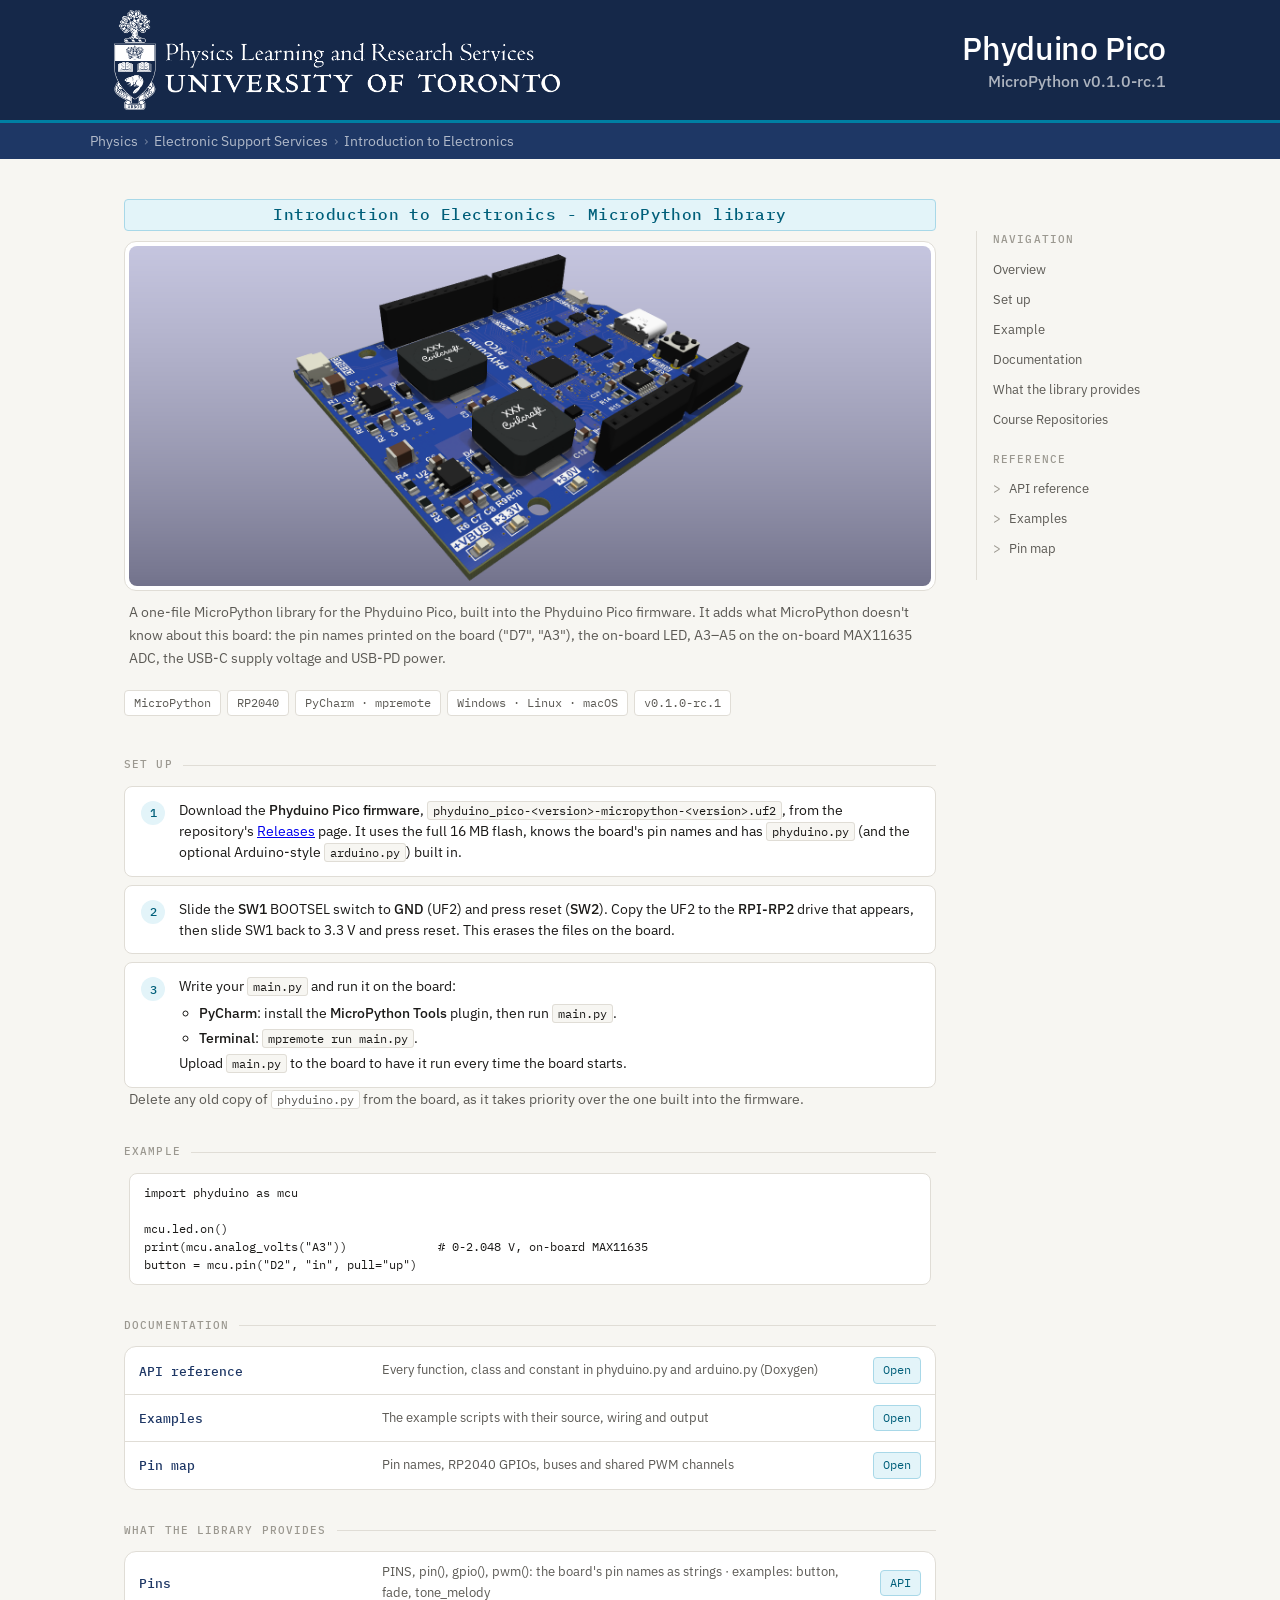
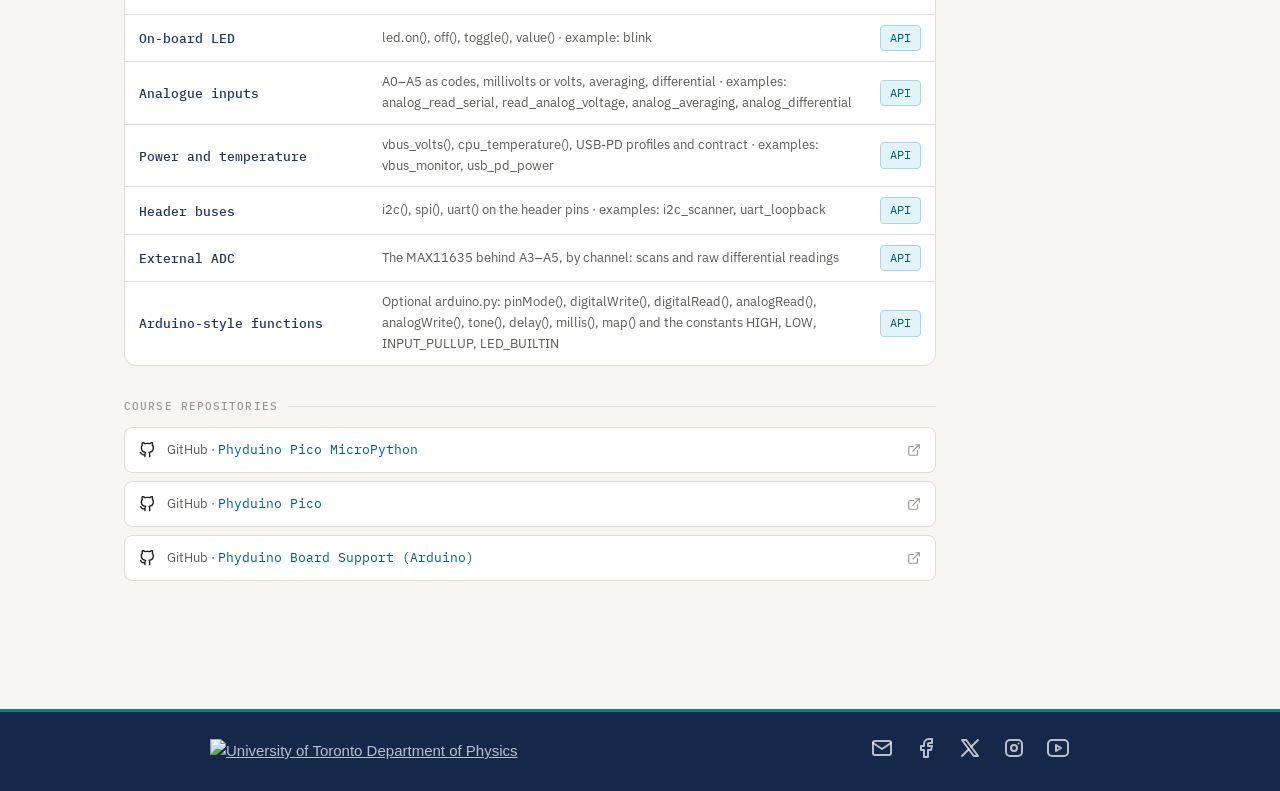
==== docs/index.html @ 580caf4b "Documentation update: * Added navigation side bar." ====
<!DOCTYPE html>
<html lang="en">
<head>
<meta charset="UTF-8">
<meta name="viewport" content="width=device-width, initial-scale=1.0">
<link rel="icon" type="image/x-icon" sizes="16x16 32x32" href="https://www.physics.utoronto.ca/static/utphy_themes/favicon/favicon.ico">
<title>Phyduino Pico MicroPython · U of T Physics</title>
<link rel="preconnect" href="https://fonts.googleapis.com">
<link rel="preconnect" href="https://fonts.gstatic.com" crossorigin>
<link href="https://fonts.googleapis.com/css2?family=IBM+Plex+Mono:wght@400;500&family=IBM+Plex+Sans:wght@400;500&display=swap" rel="stylesheet">
<!-- Shared stylesheet: copied unchanged from ../phyduino_pico/docs/style/ -->
<link rel="stylesheet" href="./style/uoft_physics_perc_sw.css">
<link rel="stylesheet" href="./style/doc_pages.css">
</head>
<body>

<!-- ── U of T Physics site header ── -->
<header class="site-header">
  <div class="header-inner">
    <a class="header-logo" href="https://www.physics.utoronto.ca/physics-at-uoft/services/plrs/">
      <img class="header-logo-img" src="./images/uoft_physics_plrs_logo.png" alt="University of Toronto Department of Physics">
    </a>
    <div class="header-title-block">
      <span class="header-board-title">Phyduino Pico</span>
      <!-- page-version: set from __version__ in phyduino.py by .github/workflows/docs.yml -->
      <span class="header-subtitle">MicroPython <span class="page-version">v0.1.0-rc.1</span></span>
    </div>
  </div>
</header>

<!-- breadcrumb -->
<div class="breadcrumb-bar" aria-label="Breadcrumb">
  <div class="breadcrumb-inner">
    <a href="https://www.physics.utoronto.ca/">Physics</a>
    <span class="sep" aria-hidden="true">›</span>
    <a href="https://www.physics.utoronto.ca/physics-at-uoft/services/plrs/electronic-support-services/">Electronic Support Services</a>
    <span class="sep" aria-hidden="true">›</span>
    <a href="https://plrs.physics.utoronto.ca/course-listing/">Introduction to Electronics</a>
  </div>
</div>

<!-- ── Page content ── -->
<div class="page-wrap doc-page has-nav">

  <main class="doc-main">

    <div class="board-hero">
      <div class="board-hero-text">
        <span class="board-tag"><a href="https://plrs.physics.utoronto.ca/course-listing/">Introduction to Electronics</a> - MicroPython library</span>
        <div class="board-img-panel">
          <img src="./images/phyduino_pico.png" alt="Phyduino Pico board, top view">
        </div>
        <p class="board-desc">
          A one-file MicroPython library for the Phyduino Pico, built into the Phyduino Pico
          firmware. It adds what MicroPython doesn't know about this board:
          the pin names printed on the board ("D7", "A3"), the on-board LED,
          A3&ndash;A5 on the on-board MAX11635 ADC, the USB-C supply voltage and USB-PD power.
        </p>
        <div class="spec-row">
          <span class="spec-pill">MicroPython</span>
          <span class="spec-pill">RP2040</span>
          <span class="spec-pill">PyCharm · mpremote</span>
          <span class="spec-pill">Windows · Linux · macOS</span>
          <!-- page-version: set from __version__ in phyduino.py by .github/workflows/docs.yml -->
          <span class="spec-pill page-version">v0.1.0-rc.1</span>
        </div>
      </div>
    </div>

    <!-- Set up -->
    <div class="section-head" id="setup"><h2>Set up</h2></div>
    <ol class="steps">
      <li class="step">
        <span class="step-num">1</span>
        <span class="step-body">
          Download the <strong>Phyduino Pico firmware</strong>, <code>phyduino_pico-&lt;version&gt;-micropython-&lt;version&gt;.uf2</code>,
          from the repository's <a href="https://github.com/perc-sw/phyduino_pico_micropython/releases">Releases</a> page. It uses the full 16&nbsp;MB flash,
          knows the board's pin names and has <code>phyduino.py</code> (and the optional Arduino-style <code>arduino.py</code>) built in.
        </span>
      </li>
      <li class="step">
        <span class="step-num">2</span>
        <span class="step-body">
          Slide the <strong>SW1</strong> BOOTSEL switch to <strong>GND</strong> (UF2) and press reset (<strong>SW2</strong>).
          Copy the UF2 to the <strong>RPI-RP2</strong> drive that appears, then slide SW1 back to 3.3 V
          and press reset. This erases the files on the board.
        </span>
      </li>
      <li class="step">
        <span class="step-num">3</span>
        <div class="step-body">
          Write your <code>main.py</code> and run it on the board:
          <ul>
            <li><strong>PyCharm</strong>: install the <strong>MicroPython Tools</strong> plugin, then run <code>main.py</code>.</li>
            <li><strong>Terminal</strong>: <code>mpremote run main.py</code>.</li>
          </ul>
          Upload <code>main.py</code> to the board to have it run every time the board starts.
        </div>
      </li>
    </ol>
    <div class="doc-text">
      <p>
        Delete any old copy of <code>phyduino.py</code> from the board, as it takes priority over the
        one built into the firmware.
      </p>
    </div>

    <!-- Example -->
    <div class="section-head" id="example"><h2>Example</h2></div>
    <div class="doc-text">
      <pre class="code">import phyduino as mcu

mcu.led.on()
print(mcu.analog_volts("A3"))             # 0-2.048 V, on-board MAX11635
button = mcu.pin("D2", "in", pull="up")</pre>
    </div>

    <!-- Documentation: the API reference is built by Doxygen into ./wiki/ (git-ignored;
         run "doxygen" in the repository root, or see .github/workflows/docs.yml) -->
    <div class="section-head" id="documentation"><h2>Documentation</h2></div>
    <div class="ds-table-wrap">
      <table class="ds-table">
        <tbody>
          <tr>
            <td>API reference</td>
            <td>Every function, class and constant in phyduino.py and arduino.py (Doxygen)</td>
            <td><a class="ds-link" href="./wiki/index.html">Open</a></td>
          </tr>
          <tr>
            <td>Examples</td>
            <td>The example scripts with their source, wiring and output</td>
            <td><a class="ds-link" href="./wiki/example_scripts.html">Open</a></td>
          </tr>
          <tr>
            <td>Pin map</td>
            <td>Pin names, RP2040 GPIOs, buses and shared PWM channels</td>
            <td><a class="ds-link" href="./wiki/group__pins.html">Open</a></td>
          </tr>
        </tbody>
      </table>
    </div>

    <!-- Library contents: one row per topic in extras/doxygen/api.dox -->
    <div class="section-head" id="library"><h2>What the library provides</h2></div>
    <div class="ds-table-wrap">
      <table class="ds-table">
        <tbody>
          <tr>
            <td>Pins</td>
            <td>PINS, pin(), gpio(), pwm(): the board's pin names as strings · examples: button, fade, tone_melody</td>
            <td><a class="ds-link" href="./wiki/group__pins.html">API</a></td>
          </tr>
          <tr>
            <td>On-board LED</td>
            <td>led.on(), off(), toggle(), value() · example: blink</td>
            <td><a class="ds-link" href="./wiki/group__led.html">API</a></td>
          </tr>
          <tr>
            <td>Analogue inputs</td>
            <td>A0&ndash;A5 as codes, millivolts or volts, averaging, differential · examples: analog_read_serial, read_analog_voltage, analog_averaging, analog_differential</td>
            <td><a class="ds-link" href="./wiki/group__analog.html">API</a></td>
          </tr>
          <tr>
            <td>Power and temperature</td>
            <td>vbus_volts(), cpu_temperature(), USB-PD profiles and contract · examples: vbus_monitor, usb_pd_power</td>
            <td><a class="ds-link" href="./wiki/group__power.html">API</a></td>
          </tr>
          <tr>
            <td>Header buses</td>
            <td>i2c(), spi(), uart() on the header pins · examples: i2c_scanner, uart_loopback</td>
            <td><a class="ds-link" href="./wiki/group__buses.html">API</a></td>
          </tr>
          <tr>
            <td>External ADC</td>
            <td>The MAX11635 behind A3&ndash;A5, by channel: scans and raw differential readings</td>
            <td><a class="ds-link" href="./wiki/group__ext__adc.html">API</a></td>
          </tr>
          <tr>
            <td>Arduino-style functions</td>
            <td>Optional arduino.py: pinMode(), digitalWrite(), digitalRead(), analogRead(), analogWrite(), tone(), delay(), millis(), map() and the constants HIGH, LOW, INPUT_PULLUP, LED_BUILTIN</td>
            <td><a class="ds-link" href="./wiki/group__arduino.html">API</a></td>
          </tr>
        </tbody>
      </table>
    </div>

    <!-- Repo links -->
    <div class="section-head" id="repositories"><h2>Course Repositories</h2></div>
    <div class="repo-links">
      <a class="repo-row" href="https://github.com/perc-sw/phyduino_pico_micropython">
        <svg width="16" height="16" viewBox="0 0 24 24" fill="none" stroke="currentColor" stroke-width="2" stroke-linecap="round" stroke-linejoin="round" aria-hidden="true"><path d="M9 19c-5 1.5-5-2.5-7-3m14 6v-3.87a3.37 3.37 0 0 0-.94-2.61c3.14-.35 6.44-1.54 6.44-7A5.44 5.44 0 0 0 20 4.77 5.07 5.07 0 0 0 19.91 1S18.73.65 16 2.48a13.38 13.38 0 0 0-7 0C6.27.65 5.09 1 5.09 1A5.07 5.07 0 0 0 5 4.77a5.44 5.44 0 0 0-1.5 3.78c0 5.42 3.3 6.61 6.44 7A3.37 3.37 0 0 0 9 18.13V22"/></svg>
        <span>
          <span class="repo-row-label">GitHub · </span>
          <span class="repo-row-name">Phyduino Pico MicroPython</span>
        </span>
        <svg class="repo-row-arrow" width="14" height="14" viewBox="0 0 24 24" fill="none" stroke="currentColor" stroke-width="2" stroke-linecap="round" stroke-linejoin="round" aria-hidden="true"><path d="M18 13v6a2 2 0 0 1-2 2H5a2 2 0 0 1-2-2V8a2 2 0 0 1 2-2h6"/><polyline points="15 3 21 3 21 9"/><line x1="10" y1="14" x2="21" y2="3"/></svg>
      </a>
      <a class="repo-row" href="https://github.com/perc-sw/phyduino_pico">
        <svg width="16" height="16" viewBox="0 0 24 24" fill="none" stroke="currentColor" stroke-width="2" stroke-linecap="round" stroke-linejoin="round" aria-hidden="true"><path d="M9 19c-5 1.5-5-2.5-7-3m14 6v-3.87a3.37 3.37 0 0 0-.94-2.61c3.14-.35 6.44-1.54 6.44-7A5.44 5.44 0 0 0 20 4.77 5.07 5.07 0 0 0 19.91 1S18.73.65 16 2.48a13.38 13.38 0 0 0-7 0C6.27.65 5.09 1 5.09 1A5.07 5.07 0 0 0 5 4.77a5.44 5.44 0 0 0-1.5 3.78c0 5.42 3.3 6.61 6.44 7A3.37 3.37 0 0 0 9 18.13V22"/></svg>
        <span>
          <span class="repo-row-label">GitHub · </span>
          <span class="repo-row-name">Phyduino Pico</span>
        </span>
        <svg class="repo-row-arrow" width="14" height="14" viewBox="0 0 24 24" fill="none" stroke="currentColor" stroke-width="2" stroke-linecap="round" stroke-linejoin="round" aria-hidden="true"><path d="M18 13v6a2 2 0 0 1-2 2H5a2 2 0 0 1-2-2V8a2 2 0 0 1 2-2h6"/><polyline points="15 3 21 3 21 9"/><line x1="10" y1="14" x2="21" y2="3"/></svg>
      </a>
      <a class="repo-row" href="https://github.com/perc-sw/phyduino_bsp">
        <svg width="16" height="16" viewBox="0 0 24 24" fill="none" stroke="currentColor" stroke-width="2" stroke-linecap="round" stroke-linejoin="round" aria-hidden="true"><path d="M9 19c-5 1.5-5-2.5-7-3m14 6v-3.87a3.37 3.37 0 0 0-.94-2.61c3.14-.35 6.44-1.54 6.44-7A5.44 5.44 0 0 0 20 4.77 5.07 5.07 0 0 0 19.91 1S18.73.65 16 2.48a13.38 13.38 0 0 0-7 0C6.27.65 5.09 1 5.09 1A5.07 5.07 0 0 0 5 4.77a5.44 5.44 0 0 0-1.5 3.78c0 5.42 3.3 6.61 6.44 7A3.37 3.37 0 0 0 9 18.13V22"/></svg>
        <span>
          <span class="repo-row-label">GitHub · </span>
          <span class="repo-row-name">Phyduino Board Support (Arduino)</span>
        </span>
        <svg class="repo-row-arrow" width="14" height="14" viewBox="0 0 24 24" fill="none" stroke="currentColor" stroke-width="2" stroke-linecap="round" stroke-linejoin="round" aria-hidden="true"><path d="M18 13v6a2 2 0 0 1-2 2H5a2 2 0 0 1-2-2V8a2 2 0 0 1 2-2h6"/><polyline points="15 3 21 3 21 9"/><line x1="10" y1="14" x2="21" y2="3"/></svg>
      </a>
    </div>

  </main>

  <!-- Sidebar: links to this page's sections and the Doxygen pages -->
  <nav class="doc-nav" aria-label="On this page">
    <span class="doc-nav-head">Navigation</span>
    <ul>
      <li><a href="#top">Overview</a></li>
      <li><a href="#setup">Set up</a></li>
      <li><a href="#example">Example</a></li>
      <li><a href="#documentation">Documentation</a></li>
      <li><a href="#library">What the library provides</a></li>
      <li><a href="#repositories">Course Repositories</a></li>
    </ul>
    <span class="doc-nav-head">Reference</span>
    <ul class="doc-nav-ext">
      <li><a href="./wiki/index.html">API reference</a></li>
      <li><a href="./wiki/example_scripts.html">Examples</a></li>
      <li><a href="./wiki/group__pins.html">Pin map</a></li>
    </ul>
  </nav>

</div><!-- end page-wrap -->

<!-- ── Footer ── -->
<footer class="site-footer">
  <div class="footer-inner">
    <a href="https://www.physics.utoronto.ca">
    <img class="footer-logo" src="https://www.physics.utoronto.ca/static/utphy_themes/images/Physics-Logo-White.png" alt="University of Toronto Department of Physics">
    </a>
    <div class="social-media">
      <ul class="footer-social-media-list">
        <li title="send email">
          <a href="mailto:physics.perc@utoronto.ca" aria-label="send email" class="dark">
            <svg xmlns="http://www.w3.org/2000/svg" width="24" height="24" viewBox="0 0 24 24" fill="none" stroke="currentColor" stroke-width="2" stroke-linecap="round" stroke-linejoin="round" class="icon icon-tabler icons-tabler-outline icon-tabler-mail">
              <path stroke="none" d="M0 0h24v24H0z" fill="none"></path>
              <path d="M3 7a2 2 0 0 1 2 -2h14a2 2 0 0 1 2 2v10a2 2 0 0 1 -2 2h-14a2 2 0 0 1 -2 -2v-10z"></path>
              <path d="M3 7l9 6l9 -6"></path>
            </svg>
          </a>
        </li>
        <li title="facebook">
          <a href="https://www.facebook.com/PhysicsUofT/" aria-label="visit facebook page" class="dark">
            <svg xmlns="http://www.w3.org/2000/svg" width="24" height="24" viewBox="0 0 24 24" fill="none" stroke="currentColor" stroke-width="2" stroke-linecap="round" stroke-linejoin="round" class="icon icon-tabler icons-tabler-outline icon-tabler-brand-facebook">
              <path stroke="none" d="M0 0h24v24H0z" fill="none"></path>
              <path d="M7 10v4h3v7h4v-7h3l1 -4h-4v-2a1 1 0 0 1 1 -1h3v-4h-3a5 5 0 0 0 -5 5v2h-3"></path>
            </svg>
          </a>
        </li>
        <li title="X, formerly known as twitter">
          <a href="https://twitter.com/uoftphysics" aria-label="visit x formerly known as twitter" class="dark">
            <svg xmlns="http://www.w3.org/2000/svg" width="24" height="24" viewBox="0 0 24 24" fill="none" stroke="currentColor" stroke-width="2" stroke-linecap="round" stroke-linejoin="round" class="icon icon-tabler icons-tabler-outline icon-tabler-brand-x">
              <path stroke="none" d="M0 0h24v24H0z" fill="none"></path>
              <path d="M4 4l11.733 16h4.267l-11.733 -16z"></path>
              <path d="M4 20l6.768 -6.768m2.46 -2.46l6.772 -6.772"></path>
            </svg>
          </a>
        </li>
        <li title="instagram">
          <a href="https://www.instagram.com/uoftphysics" aria-label="visit instagram" class="dark">
            <svg xmlns="http://www.w3.org/2000/svg" width="24" height="24" viewBox="0 0 24 24" fill="none" stroke="currentColor" stroke-width="2" stroke-linecap="round" stroke-linejoin="round" class="icon icon-tabler icons-tabler-outline icon-tabler-brand-instagram"><path stroke="none" d="M0 0h24v24H0z" fill="none"></path><path d="M4 8a4 4 0 0 1 4 -4h8a4 4 0 0 1 4 4v8a4 4 0 0 1 -4 4h-8a4 4 0 0 1 -4 -4z"></path><path d="M9 12a3 3 0 1 0 6 0a3 3 0 0 0 -6 0"></path><path d="M16.5 7.5v.01"></path></svg>
          </a>
        </li>
        <li title="youtube">
          <a href="https://www.youtube.com//channel/UCH2J2YJx3nfN1KygnB1ub4w" aria-label="visit youtube" class="dark">
            <svg xmlns="http://www.w3.org/2000/svg" width="24" height="24" viewBox="0 0 24 24" fill="none" stroke="currentColor" stroke-width="2" stroke-linecap="round" stroke-linejoin="round" class="icon icon-tabler icons-tabler-outline icon-tabler-brand-youtube"><path stroke="none" d="M0 0h24v24H0z" fill="none"></path><path d="M2 8a4 4 0 0 1 4 -4h12a4 4 0 0 1 4 4v8a4 4 0 0 1 -4 4h-12a4 4 0 0 1 -4 -4v-8z"></path><path d="M10 9l5 3l-5 3z"></path></svg>
          </a>
        </li>
      </ul>
    </div>
  </div>
</footer>


</body>
</html>
---- docs/style/uoft_physics_perc_sw.css ----
/* ============================================================
   board_docs.css
   U of T Physics — PERC board documentation pages
   Shared stylesheet for phyduino_pico and analog_shield docs
   ============================================================ */

/* ── Reset ── */
*, *::before, *::after { box-sizing: border-box; margin: 0; padding: 0; }

/* ── Design tokens ── */
:root {
  /* U of T official brand colours */
  --uot-blue:       #1E3765;   /* Pantone PMS 655 – official U of T Blue */
  --uot-blue-dark:  #152849;   /* header / footer */
  --uot-blue-mid:   #25355A;   /* hover states */
  --uot-cyan:       #007FA3;   /* "Boundless Blue" secondary accent */

  /* page palette */
  --bg:         #F7F6F2;
  --surface:    #FFFFFF;
  --border:     #E0DDD6;
  --border-med: #C8C5BC;
  --text:       #1A1917;
  --text-2:     #5C5A55;
  --text-3:     #9B9890;

  /* semantic colours */
  --accent:     var(--uot-cyan);
  --accent-bg:  #E3F4F9;
  --green:      #0F6E56;
  --green-bg:   #E3F4EE;
  --amber:      #885010;
  --amber-bg:   #FDF0DC;
  --red:        #A32D2D;
  --red-bg:     #FCEBEB;

  /* typography */
  --mono: 'IBM Plex Mono', monospace;
  --sans: 'IBM Plex Sans', system-ui, sans-serif;

  /* radii */
  --r:    8px;
  --r-lg: 12px;
}

/* ── Base ── */
body {
  font-family: var(--sans);
  background: var(--bg);
  color: var(--text);
  font-size: 15px;
  line-height: 1.6;
  min-height: 100vh;
}

/* ── Site header ── */
.site-header {
  background: var(--uot-blue-dark);
  border-bottom: 3px solid var(--uot-cyan);
}

.header-inner {
  max-width: 1100px;
  margin: 0 auto;
  padding: 0 1.5rem;
  display: flex;
  align-items: center;
  height: 120px;
}

.header-logo {
  display: flex;
  align-items: center;
  text-decoration: none;
  flex-shrink: 0;
}

.header-logo-img {
  height: 100px;
  width: auto;
}

.header-board-title {
  margin-left: auto;
  font-family: var(--sans);
  font-size: 32px;
  font-weight: 500;
  color: #ffffff;
  letter-spacing: -0.01em;
}

/* ── Breadcrumb bar ── */
.breadcrumb-bar {
  background: var(--uot-blue);
  padding: 0 1.5rem;
}

.breadcrumb-inner {
  max-width: 1100px;
  margin: 0 auto;
  display: flex;
  align-items: center;
  gap: 6px;
  height: 36px;
  font-size: 14px;
  color: rgba(255, 255, 255, 0.65);
}

.breadcrumb-inner a {
  color: rgba(255, 255, 255, 0.65);
  text-decoration: none;
  transition: color 0.1s;
}

.breadcrumb-inner a:hover { color: #fff; }

.breadcrumb-inner .sep   { color: rgba(255, 255, 255, 0.35); }

.breadcrumb-inner .current {
  color: rgba(255, 255, 255, 0.90);
  font-weight: 500;
}

/* ── Page wrap ── */
.page-wrap {
  max-width: 860px;
  margin: 0 auto;
  padding: 2.5rem 1.5rem 5rem;
}

/* ── Board hero ── */
.board-hero {
  display: block;
  grid-template-columns: 1fr 300px;
  gap: 2rem;
  align-items: stretch;
  margin-bottom: 2.5rem;
}

/*@media (max-width: 600px) {*/
/*  !* .board-hero { grid-template-columns: 1fr; } *!*/
/*  .board-img-panel { order: -1; }*/
/*}*/

.board-hero-text {
  display: flex;
  flex-direction: column;
}

.board-hero-text .board-desc {
  flex: 1;
}


.board-tag {
  display: inline-block;
  font-family: var(--mono);
  font-size: 16px;
  background: #E3F4F9;
  color: #005F7A;
  border: 1px solid #A8D8E8;
  border-radius: 4px;
  padding: 2px 8px;
  margin-bottom: 10px;
  font-weight: 500;
  letter-spacing: 0.03em;
  text-align: center;
}

.board-tag a {
  color: inherit;
  text-decoration: none;
  pointer-events: none;
  cursor: default;
}

h1 {
  font-size: 28px;
  font-weight: 500;
  letter-spacing: -0.02em;
  margin-bottom: 8px;
  line-height: 1.2;
  color: var(--uot-blue);
}

.board-desc {
  font-size: 14px;
  color: var(--text-2);
  line-height: 1.65;
  margin-bottom: 1.25rem;
  margin-left: 5px;
  margin-right: 5px;
  /* max-width: 52ch; */
}

.spec-row {
  display: flex;
  flex-wrap: wrap;
  gap: 6px;
}

.spec-pill {
  font-family: var(--mono);
  font-size: 11.5px;
  color: var(--text-2);
  background: var(--surface);
  border: 1px solid var(--border);
  border-radius: 4px;
  padding: 3px 9px;
  display: inline-flex;
  align-items: center;
  gap: 5px;
}

.board-img-panel {
  height: 350px;
  background: var(--surface);
  border: 1px solid var(--border);
  border-radius: var(--r-lg);
  overflow: hidden;
  aspect-ratio: 1 / 0.85;
  display: flex;
  align-items: center;
  justify-content: center;
  margin-bottom: 10px;
}

.board-img-panel img {
  width: 100%;
  height: 100%;
  object-fit: cover;
  padding: 4px;
  border-radius: var(--r-lg);
}

/* ── Section headers ── */
.section-head {
  display: flex;
  align-items: center;
  gap: 10px;
  margin-bottom: 12px;
  margin-top: 2rem;
}

.section-head h2 {
  font-family: var(--mono);
  font-size: 11px;
  font-weight: 500;
  letter-spacing: 0.1em;
  text-transform: uppercase;
  color: var(--text-3);
  white-space: nowrap;
}

.section-head::after {
  content: '';
  flex: 1;
  height: 1px;
  background: var(--border);
}

/* ── Resource card grid ── */
.resource-grid {
  display: grid;
  grid-template-columns: repeat(auto-fill, minmax(180px, 1fr));
  gap: 10px;
}

.res-card {
  background: var(--surface);
  border: 1px solid var(--border);
  border-radius: var(--r-lg);
  padding: 14px 16px;
  display: flex;
  flex-direction: column;
  gap: 6px;
  text-decoration: none;
  color: inherit;
  transition: border-color 0.12s, box-shadow 0.12s;
}

.res-card:hover {
  border-color: var(--border-med);
  box-shadow: 0 1px 6px rgba(0, 0, 0, 0.06);
}

.res-card:focus-visible {
  outline: 2px solid var(--uot-cyan);
  outline-offset: 2px;
}

.res-icon {
  width: 32px;
  height: 32px;
  border-radius: 7px;
  display: flex;
  align-items: center;
  justify-content: center;
  margin-bottom: 4px;
}

.res-icon.img { 
  width: 18px;
  height: 18px;
  fill: none;
}

.res-icon.blue  { background: var(--accent-bg); color: #005F7A; }
.res-icon.green { background: var(--green-bg);  color: var(--green); }
.res-icon.amber { background: var(--amber-bg);  color: var(--amber); }
.res-icon.red   { background: var(--red-bg);    color: var(--red); }

.res-label { font-size: 13.5px; font-weight: 500; color: var(--text); }
.res-desc  { font-size: 12px; color: var(--text-2); line-height: 1.45; }

.res-ext {
  margin-top: auto;
  padding-top: 8px;
  font-family: var(--mono);
  font-size: 11px;
  color: var(--text-3);
  display: flex;
  align-items: center;
  gap: 4px;
}

/* ── Resource card sub-links ── */
.res-sublinks {
  display: flex;
  flex-wrap: wrap;
  gap: 5px;
  margin-top: 6px;
}

.res-sublink {
  font-family: var(--mono);
  font-size: 11px;
  color: #005F7A;
  background: var(--accent-bg);
  border: 1px solid #A8D8E8;
  border-radius: 4px;
  padding: 2px 8px;
  text-decoration: none;
  transition: background 0.1s;
}

.res-sublink:hover { background: #C8ECF5; }
.res-file-list {
  display: flex;
  flex-direction: column;
  margin-top: 8px;
}
 
.res-file-row {
  display: flex;
  align-items: center;
  justify-content: space-between;
  padding: 5px 0;
  border-bottom: 0.5px solid var(--border);
  font-size: 12px;
  color: var(--text);
  text-decoration: none;
  transition: color 0.1s;
}
 
.res-file-row:last-child { border-bottom: none; }
 
.res-file-row:hover { color: var(--text-2); }
 
.res-file-tag {
  font-size: 10px;
  font-family: var(--mono);
  color: var(--text-3);
}

/* ── Datasheet table ── */
.ds-table-wrap {
  background: var(--surface);
  border: 1px solid var(--border);
  border-radius: var(--r-lg);
  overflow: hidden;
}

.ds-table {
  width: 100%;
  border-collapse: collapse;
  font-size: 13.5px;
}

.ds-table tr              { border-bottom: 1px solid var(--border); }
.ds-table tr:last-child   { border-bottom: none; }
.ds-table td              { padding: 10px 14px; vertical-align: middle; }

.ds-table td:first-child {
  font-family: var(--mono);
  font-size: 12.5px;
  font-weight: 500;
  color: var(--uot-blue);
  width: 30%;
}

.ds-table td:nth-child(2) { color: var(--text-2); font-size: 13px; }
.ds-table td:last-child   { text-align: right; white-space: nowrap; }

.ds-link {
  font-family: var(--mono);
  font-size: 11.5px;
  color: #005F7A;
  text-decoration: none;
  border: 1px solid #A8D8E8;
  background: var(--accent-bg);
  border-radius: 4px;
  padding: 3px 9px;
  display: inline-flex;
  align-items: center;
  gap: 5px;
  transition: background 0.1s;
}

.ds-link:hover { background: #C8ECF5; }

/* ── Assembly steps ── */
.steps {
  list-style: none;
  display: flex;
  flex-direction: column;
  gap: 8px;
}

.step {
  display: flex;
  gap: 14px;
  align-items: flex-start;
  background: var(--surface);
  border: 1px solid var(--border);
  border-radius: var(--r);
  padding: 13px 16px;
}

.step-num {
  min-width: 24px;
  height: 24px;
  border-radius: 50%;
  background: #E3F4F9;
  color: #005F7A;
  font-family: var(--mono);
  font-size: 12px;
  font-weight: 500;
  display: flex;
  align-items: center;
  justify-content: center;
  flex-shrink: 0;
  margin-top: 1px;
}

.step-body          { font-size: 13.5px; line-height: 1.55; color: var(--text); }
.step-body strong   { font-weight: 500; }
.step-body ul       { padding-left: 1.2em; }
.step-body ul li    { margin-top: 4px; }

.step-body code {
  font-family: var(--mono);
  font-size: 12px;
  background: var(--bg);
  border: 1px solid var(--border);
  border-radius: 3px;
  padding: 1px 5px;
}

/* ── Repository links ── */
.repo-links {
  display: flex;
  flex-direction: column;
  gap: 8px;
}

.repo-row {
  display: flex;
  align-items: center;
  gap: 12px;
  background: var(--surface);
  border: 1px solid var(--border);
  border-radius: var(--r);
  padding: 11px 14px;
  text-decoration: none;
  color: inherit;
  font-size: 13.5px;
  transition: border-color 0.12s;
}

.repo-row:hover      { border-color: var(--border-med); }
.repo-row-label      { color: var(--text-2); font-size: 12.5px; }
.repo-row-name       { font-family: var(--mono); font-size: 13px; color: #005F7A; }
.repo-row-arrow      { margin-left: auto; color: var(--text-3); }

/* ── Site footer ── */
.site-footer {
  background: var(--uot-blue-dark);
  border-top: 3px solid var(--uot-cyan);
  margin-top: 3rem;
  padding: 1.5rem;
}

.footer-inner {
  max-width: 860px;
  margin: 0 auto;
  display: flex;
  align-items: center;
  justify-content: space-between;
  flex-wrap: wrap;
  gap: 12px;
}

.footer-logo {
  height: 50px;
  width: auto;
}

.footer-social-media-list {
  display: flex;
  align-items: center;
  list-style-type: none;
  padding: 0;
  margin: 0;
  gap: 20px;
}

.footer-inner p {
  font-family: Arial, Helvetica, sans-serif;
  font-size: 16px;
  font-weight: 400;
  color: rgba(255, 255, 255, 0.70);
}

.footer-inner a       { font-family: Arial, Helvetica, sans-serif; color: rgba(255, 255, 255, 0.70); text-decoration: underline; }
.footer-inner a:hover { color: rgba(255, 255, 255, 1); }

/* ── Mobile responsive ── */
@media (max-width: 600px) {

  /* Header: stack logo and title vertically */
  .header-inner {
    flex-direction: column;
    height: auto;
    padding: 1rem;
    gap: 0.5rem;
    text-align: center;
  }

  .header-logo-img {
    height: 70px;
  }

  .header-board-title {
    margin-left: 0;
    font-size: 22px;
  }

  /* Breadcrumb: allow wrapping */
  .breadcrumb-inner {
    flex-wrap: wrap;
    height: auto;
    padding: 0.5rem 0;
  }

  /* Page padding */
  .page-wrap {
    padding: 1.5rem 1rem 3rem;
  }

  /* Board tag: center it */
  .board-tag {
    align-self: center;
    font-size: 13px;
  }

  /* Make board-tag link active on mobile only */
  .board-tag a {
    text-decoration: underline;
    text-decoration-color: rgba(0, 95, 122, 0.4);
    pointer-events: auto;
    cursor: pointer;
  }

  .board-tag a:hover {
    text-decoration-color: #005F7A;
  }

  /* Image panel: shrink to fit */
  .board-img-panel {
    order: 0;
    height: 220px;
  }

  /* Resource grid: single column */
  .resource-grid {
    grid-template-columns: repeat(2, 1fr);
  }

  /* Datasheet table: let description column compress */
  .ds-table td:first-child {
    width: 25%;
    font-size: 11px;
  }

  .ds-table td:nth-child(2) {
    font-size: 11.5px;
  }

  /* Footer: stack logo and social icons */
  .footer-inner {
    flex-direction: column;
    align-items: center;
    text-align: center;
  }

  .breadcrumb-inner a:last-of-type,
  .breadcrumb-inner .sep:last-of-type {
    display: none;
  }

}
---- docs/style/doc_pages.css ----
/* Additions for text pages (docs/maintenance/).
   uoft_physics_perc_sw.css is shared with phyduino_pico and stays unchanged. */

.doc-page .board-desc + .board-desc { margin-top: -0.5rem; }

/* Header title with a smaller line under it, as in the Doxygen header */
.header-title-block    { margin-left: auto; display: flex; flex-direction: column;
                         align-items: flex-end; gap: 4px; line-height: 1.2; }
.header-title-block .header-board-title { margin-left: 0; }
.header-subtitle       { font-family: var(--sans); font-size: 16px; font-weight: 500;
                         color: rgba(255, 255, 255, 0.65); }
@media (max-width: 600px) {
  .header-title-block  { margin-left: 0; align-items: center; }
}

/* Running text between steps and tables */
.doc-text            { font-size: 14px; line-height: 1.65; color: var(--text-2);
                       margin: 0 5px 1.25rem; }
.doc-text p          { margin: 0 0 0.75rem; }
.doc-text ul         { margin: 0 0 0.75rem; padding-left: 1.25rem; }
.doc-text li         { margin-bottom: 0.35rem; }

/* Inside a step */
.step-body           { min-width: 0; flex: 1; }
.step-body p         { margin: 0; }
.step-body p + p,
.step-body pre + p,
.step-body ul + p    { margin-top: 6px; }
.step-body ul        { margin: 6px 0 0; padding-left: 1.25rem; }
.step-body li        { margin-bottom: 4px; }

/* Inline code everywhere (the shared sheet styles it only inside .step-body) */
.doc-page code       { font-family: var(--mono); font-size: 12px; background: var(--surface);
                       border: 1px solid var(--border); border-radius: 3px; padding: 1px 5px; }
.step-body code      { background: var(--bg); }
.ds-table td code    { background: none; border: none; padding: 0; }
.doc-page a code     { color: #005F7A; }

/* Code blocks */
.doc-page pre.code   { font-family: var(--mono); font-size: 12px; line-height: 1.5;
                       color: var(--text); background: var(--surface);
                       border: 1px solid var(--border); border-radius: var(--r);
                       padding: 10px 14px; margin: 0 0 0.75rem; overflow-x: auto; }
.step-body pre.code  { background: var(--bg); margin: 8px 0; }
.doc-page pre.code code { background: none; border: none; padding: 0; font-size: inherit; }

.doc-page .ds-table-wrap { margin-bottom: 1.25rem; }

/* Header row, kept on tables with more than two columns */
.doc-page .ds-table th { font-family: var(--mono); font-size: 11px; font-weight: 500;
                         letter-spacing: 0.06em; text-transform: uppercase; color: var(--text-3);
                         text-align: left; padding: 10px 16px; border-bottom: 1px solid var(--border);
                         background: var(--bg); }
.doc-page .ds-table th:last-child { padding: 0; }
.doc-page .ds-table td:not(:first-child) { color: var(--text-2); font-size: 13px; }

/* Box-drawing diagrams: IBM Plex Mono lacks these glyphs, so use a font that has them
   (same stack as the wiring diagrams in development/hardware-checklist.html) */
.doc-page pre.code.diagram { font-family: Consolas, "Cascadia Mono", Menlo, "DejaVu Sans Mono", monospace;
                             line-height: 1.25; }

/* Sidebar navigation on the right (index.html). The page widens by the sidebar's
   width and gap, so the main column stays at the usual 860px page width */
.doc-page.has-nav    { max-width: 1080px; display: grid; grid-template-columns: minmax(0, 1fr) 180px;
                       gap: 40px; align-items: start; }
.doc-nav             { position: sticky; top: 1.5rem; margin-top: 2rem;
                       border-left: 1px solid var(--border); padding-left: 16px; }
.doc-nav-head        { display: block; font-family: var(--mono); font-size: 11px; font-weight: 500;
                       letter-spacing: 0.1em; text-transform: uppercase; color: var(--text-3);
                       margin-bottom: 8px; }
.doc-nav ul          { list-style: none; margin: 0 0 1.25rem; padding: 0; }
.doc-nav li          { margin-bottom: 6px; }
.doc-nav a           { font-size: 13px; line-height: 1.4; color: var(--text-2); text-decoration: none; }
.doc-nav a:hover     { color: var(--accent); }
/* Links that leave this page start with '>' */
.doc-nav-ext a::before { content: "> "; font-family: var(--mono); color: var(--text-3); }
.doc-page .section-head[id] { scroll-margin-top: 1rem; }
@media (prefers-reduced-motion: no-preference) {
  html:has(.doc-nav) { scroll-behavior: smooth; }
}

/* Narrow screens: one column, no sidebar */
@media (max-width: 960px) {
  .doc-page.has-nav  { display: block; max-width: 860px; }
  .doc-nav           { display: none; }
}
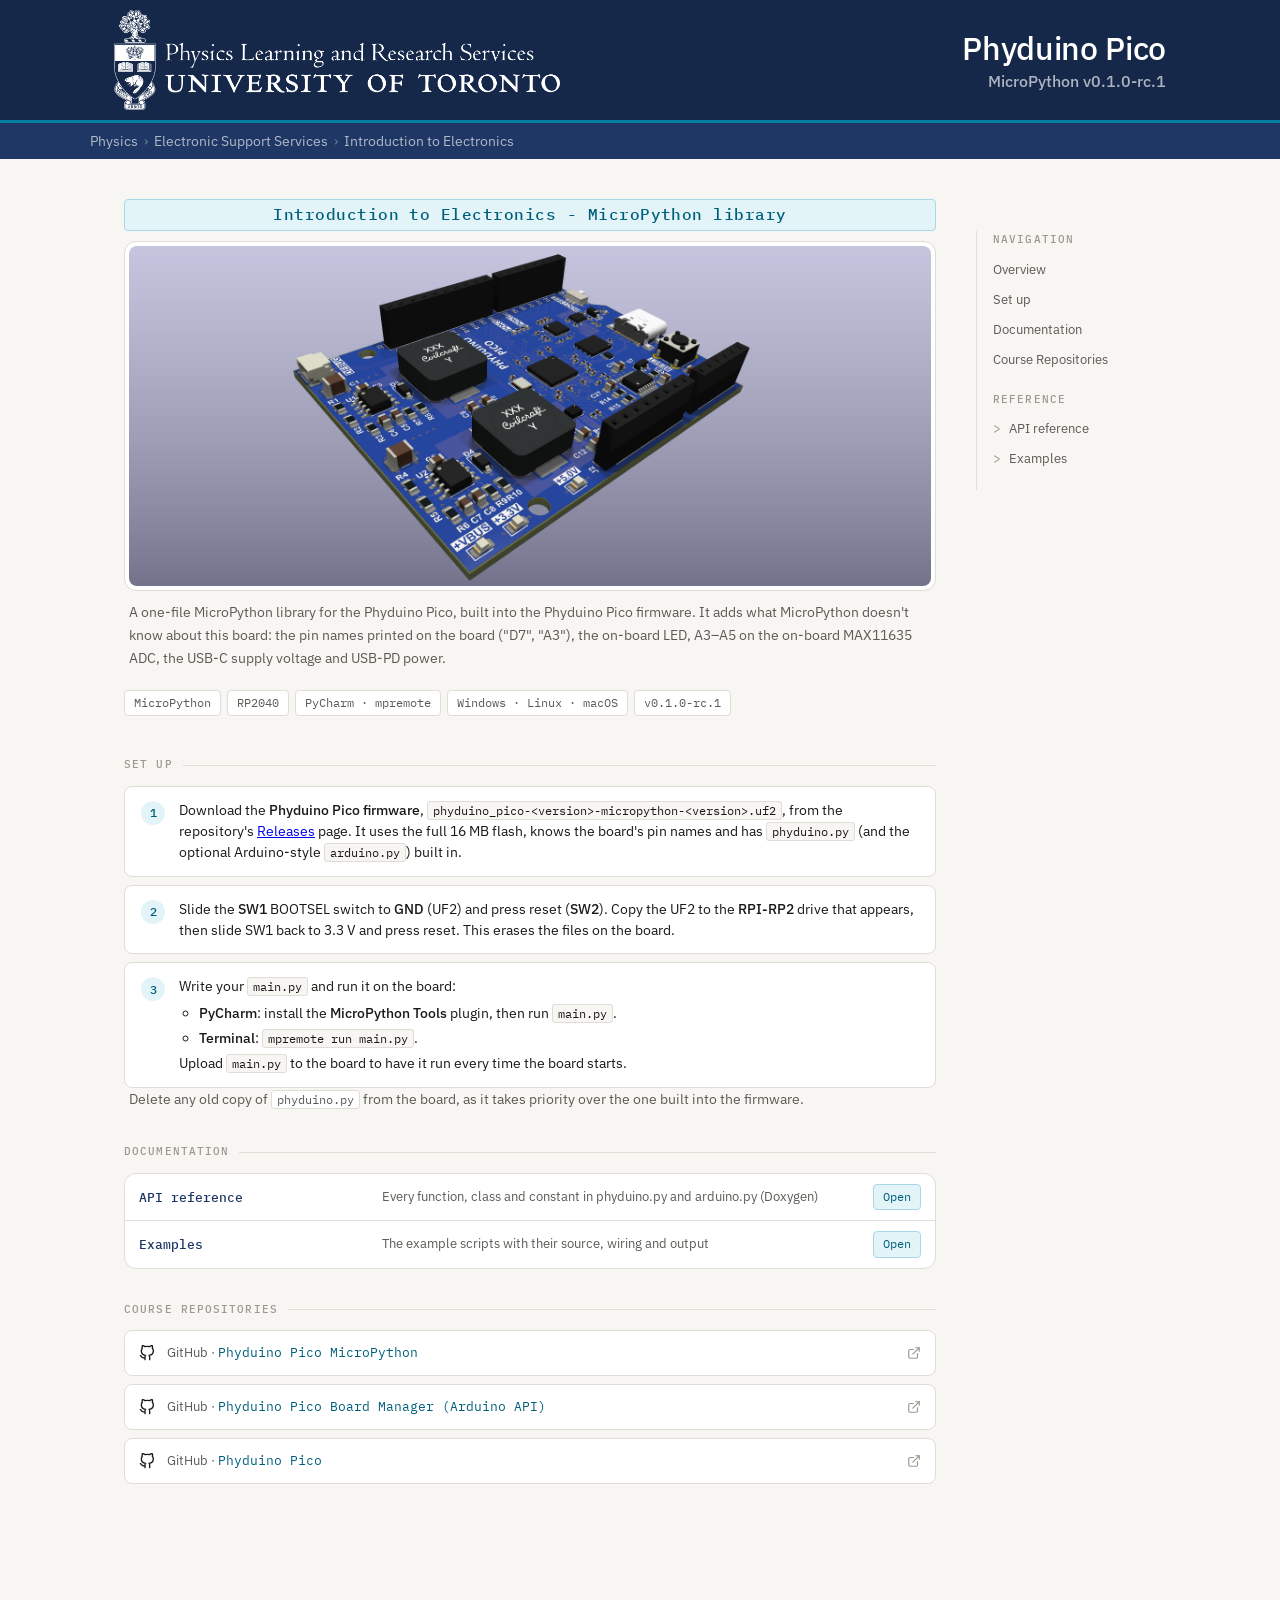
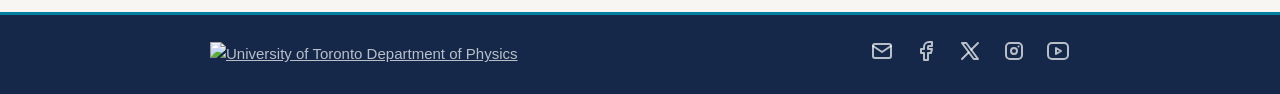
==== commit 1db208ac: "Documentation update * removed pin map from side bar." ====
--- a/docs/index.html
+++ b/docs/index.html
@@ -105,16 +105,6 @@
       </p>
     </div>
 
-    <!-- Example -->
-    <div class="section-head" id="example"><h2>Example</h2></div>
-    <div class="doc-text">
-      <pre class="code">import phyduino as mcu
-
-mcu.led.on()
-print(mcu.analog_volts("A3"))             # 0-2.048 V, on-board MAX11635
-button = mcu.pin("D2", "in", pull="up")</pre>
-    </div>
-
     <!-- Documentation: the API reference is built by Doxygen into ./wiki/ (git-ignored;
          run "doxygen" in the repository root, or see .github/workflows/docs.yml) -->
     <div class="section-head" id="documentation"><h2>Documentation</h2></div>
@@ -131,55 +121,6 @@
             <td>The example scripts with their source, wiring and output</td>
             <td><a class="ds-link" href="./wiki/example_scripts.html">Open</a></td>
           </tr>
-          <tr>
-            <td>Pin map</td>
-            <td>Pin names, RP2040 GPIOs, buses and shared PWM channels</td>
-            <td><a class="ds-link" href="./wiki/group__pins.html">Open</a></td>
-          </tr>
-        </tbody>
-      </table>
-    </div>
-
-    <!-- Library contents: one row per topic in extras/doxygen/api.dox -->
-    <div class="section-head" id="library"><h2>What the library provides</h2></div>
-    <div class="ds-table-wrap">
-      <table class="ds-table">
-        <tbody>
-          <tr>
-            <td>Pins</td>
-            <td>PINS, pin(), gpio(), pwm(): the board's pin names as strings · examples: button, fade, tone_melody</td>
-            <td><a class="ds-link" href="./wiki/group__pins.html">API</a></td>
-          </tr>
-          <tr>
-            <td>On-board LED</td>
-            <td>led.on(), off(), toggle(), value() · example: blink</td>
-            <td><a class="ds-link" href="./wiki/group__led.html">API</a></td>
-          </tr>
-          <tr>
-            <td>Analogue inputs</td>
-            <td>A0&ndash;A5 as codes, millivolts or volts, averaging, differential · examples: analog_read_serial, read_analog_voltage, analog_averaging, analog_differential</td>
-            <td><a class="ds-link" href="./wiki/group__analog.html">API</a></td>
-          </tr>
-          <tr>
-            <td>Power and temperature</td>
-            <td>vbus_volts(), cpu_temperature(), USB-PD profiles and contract · examples: vbus_monitor, usb_pd_power</td>
-            <td><a class="ds-link" href="./wiki/group__power.html">API</a></td>
-          </tr>
-          <tr>
-            <td>Header buses</td>
-            <td>i2c(), spi(), uart() on the header pins · examples: i2c_scanner, uart_loopback</td>
-            <td><a class="ds-link" href="./wiki/group__buses.html">API</a></td>
-          </tr>
-          <tr>
-            <td>External ADC</td>
-            <td>The MAX11635 behind A3&ndash;A5, by channel: scans and raw differential readings</td>
-            <td><a class="ds-link" href="./wiki/group__ext__adc.html">API</a></td>
-          </tr>
-          <tr>
-            <td>Arduino-style functions</td>
-            <td>Optional arduino.py: pinMode(), digitalWrite(), digitalRead(), analogRead(), analogWrite(), tone(), delay(), millis(), map() and the constants HIGH, LOW, INPUT_PULLUP, LED_BUILTIN</td>
-            <td><a class="ds-link" href="./wiki/group__arduino.html">API</a></td>
-          </tr>
         </tbody>
       </table>
     </div>
@@ -195,19 +136,19 @@
         </span>
         <svg class="repo-row-arrow" width="14" height="14" viewBox="0 0 24 24" fill="none" stroke="currentColor" stroke-width="2" stroke-linecap="round" stroke-linejoin="round" aria-hidden="true"><path d="M18 13v6a2 2 0 0 1-2 2H5a2 2 0 0 1-2-2V8a2 2 0 0 1 2-2h6"/><polyline points="15 3 21 3 21 9"/><line x1="10" y1="14" x2="21" y2="3"/></svg>
       </a>
+      <a class="repo-row" href="https://github.com/perc-sw/phyduino_bsp">
+        <svg width="16" height="16" viewBox="0 0 24 24" fill="none" stroke="currentColor" stroke-width="2" stroke-linecap="round" stroke-linejoin="round" aria-hidden="true"><path d="M9 19c-5 1.5-5-2.5-7-3m14 6v-3.87a3.37 3.37 0 0 0-.94-2.61c3.14-.35 6.44-1.54 6.44-7A5.44 5.44 0 0 0 20 4.77 5.07 5.07 0 0 0 19.91 1S18.73.65 16 2.48a13.38 13.38 0 0 0-7 0C6.27.65 5.09 1 5.09 1A5.07 5.07 0 0 0 5 4.77a5.44 5.44 0 0 0-1.5 3.78c0 5.42 3.3 6.61 6.44 7A3.37 3.37 0 0 0 9 18.13V22"/></svg>
+        <span>
+          <span class="repo-row-label">GitHub · </span>
+          <span class="repo-row-name">Phyduino Pico Board Manager (Arduino API)</span>
+        </span>
+        <svg class="repo-row-arrow" width="14" height="14" viewBox="0 0 24 24" fill="none" stroke="currentColor" stroke-width="2" stroke-linecap="round" stroke-linejoin="round" aria-hidden="true"><path d="M18 13v6a2 2 0 0 1-2 2H5a2 2 0 0 1-2-2V8a2 2 0 0 1 2-2h6"/><polyline points="15 3 21 3 21 9"/><line x1="10" y1="14" x2="21" y2="3"/></svg>
+      </a>
       <a class="repo-row" href="https://github.com/perc-sw/phyduino_pico">
         <svg width="16" height="16" viewBox="0 0 24 24" fill="none" stroke="currentColor" stroke-width="2" stroke-linecap="round" stroke-linejoin="round" aria-hidden="true"><path d="M9 19c-5 1.5-5-2.5-7-3m14 6v-3.87a3.37 3.37 0 0 0-.94-2.61c3.14-.35 6.44-1.54 6.44-7A5.44 5.44 0 0 0 20 4.77 5.07 5.07 0 0 0 19.91 1S18.73.65 16 2.48a13.38 13.38 0 0 0-7 0C6.27.65 5.09 1 5.09 1A5.07 5.07 0 0 0 5 4.77a5.44 5.44 0 0 0-1.5 3.78c0 5.42 3.3 6.61 6.44 7A3.37 3.37 0 0 0 9 18.13V22"/></svg>
         <span>
           <span class="repo-row-label">GitHub · </span>
           <span class="repo-row-name">Phyduino Pico</span>
-        </span>
-        <svg class="repo-row-arrow" width="14" height="14" viewBox="0 0 24 24" fill="none" stroke="currentColor" stroke-width="2" stroke-linecap="round" stroke-linejoin="round" aria-hidden="true"><path d="M18 13v6a2 2 0 0 1-2 2H5a2 2 0 0 1-2-2V8a2 2 0 0 1 2-2h6"/><polyline points="15 3 21 3 21 9"/><line x1="10" y1="14" x2="21" y2="3"/></svg>
-      </a>
-      <a class="repo-row" href="https://github.com/perc-sw/phyduino_bsp">
-        <svg width="16" height="16" viewBox="0 0 24 24" fill="none" stroke="currentColor" stroke-width="2" stroke-linecap="round" stroke-linejoin="round" aria-hidden="true"><path d="M9 19c-5 1.5-5-2.5-7-3m14 6v-3.87a3.37 3.37 0 0 0-.94-2.61c3.14-.35 6.44-1.54 6.44-7A5.44 5.44 0 0 0 20 4.77 5.07 5.07 0 0 0 19.91 1S18.73.65 16 2.48a13.38 13.38 0 0 0-7 0C6.27.65 5.09 1 5.09 1A5.07 5.07 0 0 0 5 4.77a5.44 5.44 0 0 0-1.5 3.78c0 5.42 3.3 6.61 6.44 7A3.37 3.37 0 0 0 9 18.13V22"/></svg>
-        <span>
-          <span class="repo-row-label">GitHub · </span>
-          <span class="repo-row-name">Phyduino Board Support (Arduino)</span>
         </span>
         <svg class="repo-row-arrow" width="14" height="14" viewBox="0 0 24 24" fill="none" stroke="currentColor" stroke-width="2" stroke-linecap="round" stroke-linejoin="round" aria-hidden="true"><path d="M18 13v6a2 2 0 0 1-2 2H5a2 2 0 0 1-2-2V8a2 2 0 0 1 2-2h6"/><polyline points="15 3 21 3 21 9"/><line x1="10" y1="14" x2="21" y2="3"/></svg>
       </a>
@@ -221,16 +162,13 @@
     <ul>
       <li><a href="#top">Overview</a></li>
       <li><a href="#setup">Set up</a></li>
-      <li><a href="#example">Example</a></li>
       <li><a href="#documentation">Documentation</a></li>
-      <li><a href="#library">What the library provides</a></li>
       <li><a href="#repositories">Course Repositories</a></li>
     </ul>
     <span class="doc-nav-head">Reference</span>
     <ul class="doc-nav-ext">
       <li><a href="./wiki/index.html">API reference</a></li>
       <li><a href="./wiki/example_scripts.html">Examples</a></li>
-      <li><a href="./wiki/group__pins.html">Pin map</a></li>
     </ul>
   </nav>
 
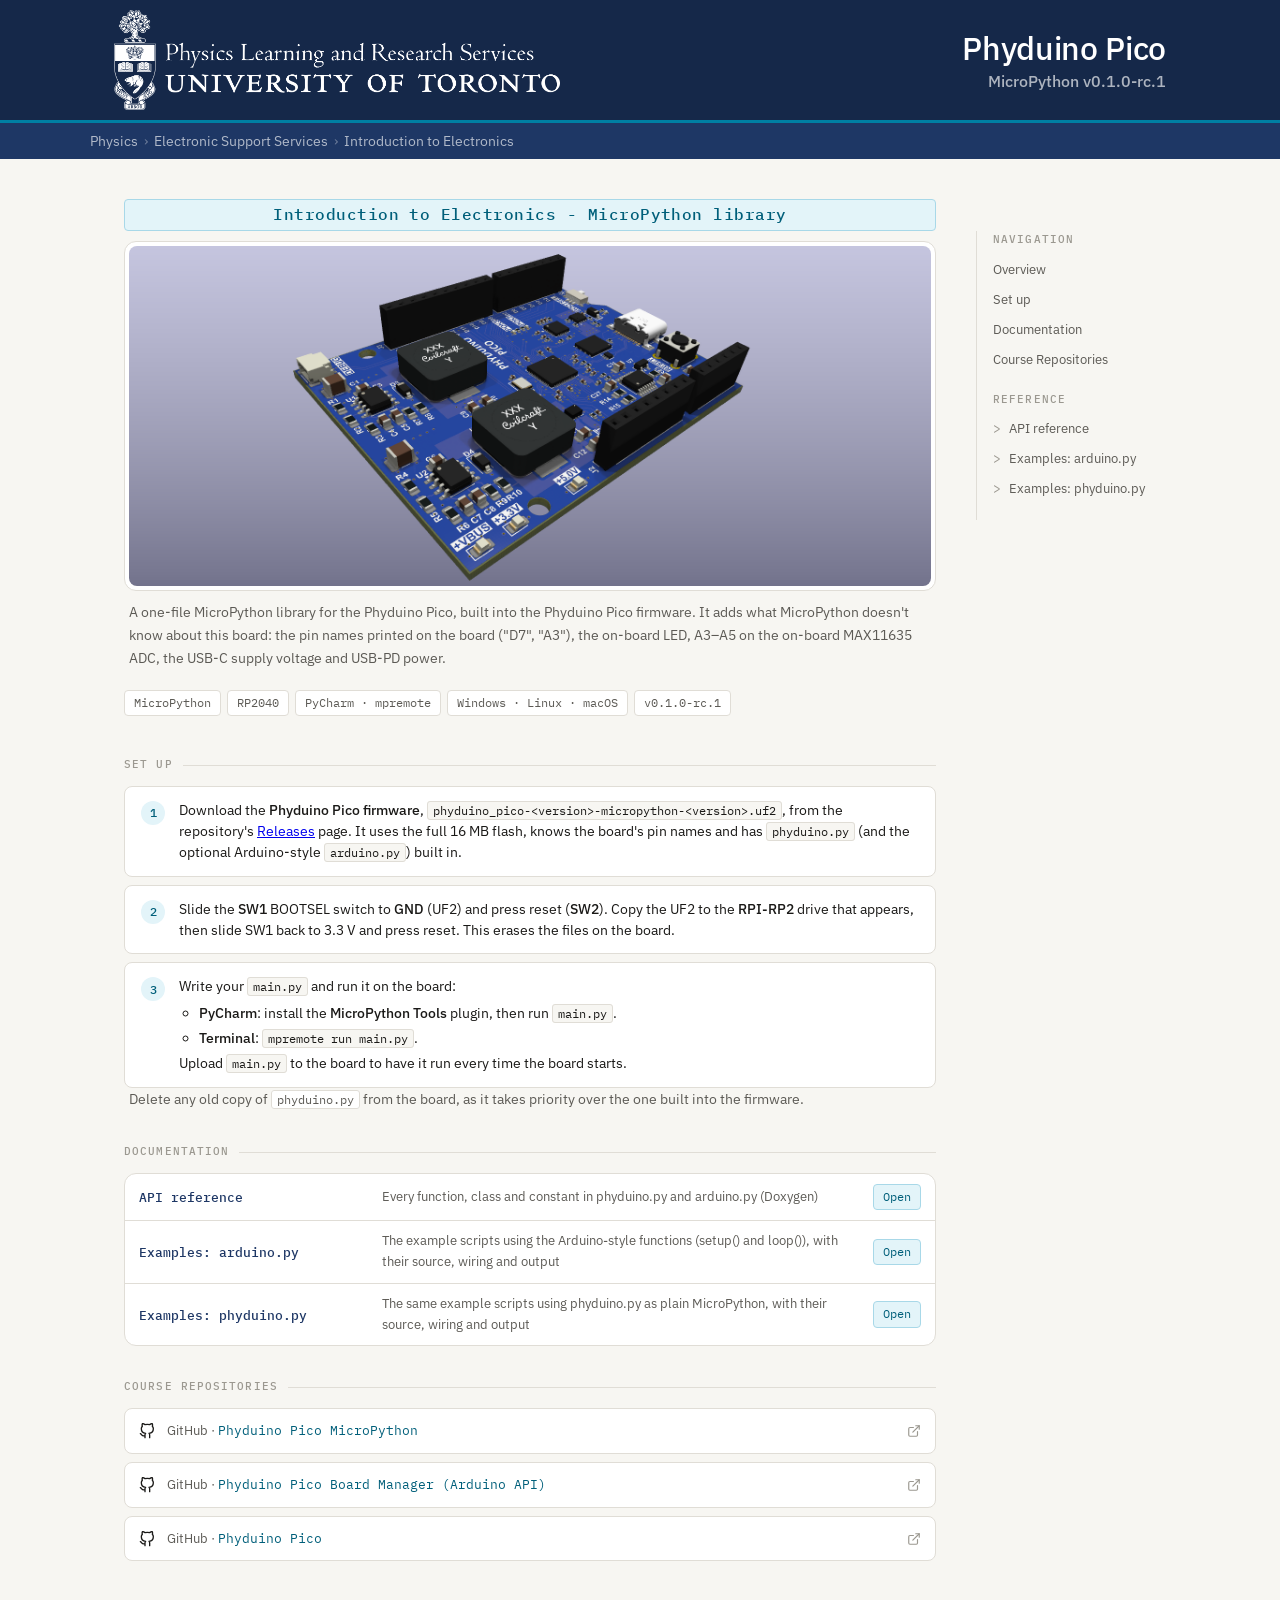
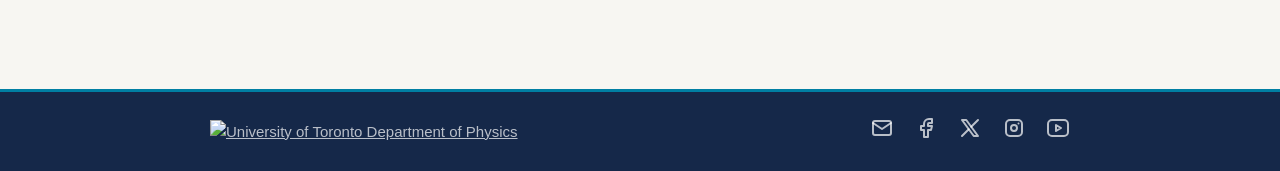
==== commit a386b512: "Documentation update: * Updated documentation for new examples and fixed page nav bar width" ====
--- a/docs/index.html
+++ b/docs/index.html
@@ -117,9 +117,14 @@
             <td><a class="ds-link" href="./wiki/index.html">Open</a></td>
           </tr>
           <tr>
-            <td>Examples</td>
-            <td>The example scripts with their source, wiring and output</td>
-            <td><a class="ds-link" href="./wiki/example_scripts.html">Open</a></td>
+            <td>Examples: arduino.py</td>
+            <td>The example scripts using the Arduino-style functions (setup() and loop()), with their source, wiring and output</td>
+            <td><a class="ds-link" href="./wiki/examples_arduino.html">Open</a></td>
+          </tr>
+          <tr>
+            <td>Examples: phyduino.py</td>
+            <td>The same example scripts using phyduino.py as plain MicroPython, with their source, wiring and output</td>
+            <td><a class="ds-link" href="./wiki/examples_phyduino.html">Open</a></td>
           </tr>
         </tbody>
       </table>
@@ -168,7 +173,8 @@
     <span class="doc-nav-head">Reference</span>
     <ul class="doc-nav-ext">
       <li><a href="./wiki/index.html">API reference</a></li>
-      <li><a href="./wiki/example_scripts.html">Examples</a></li>
+      <li><a href="./wiki/examples_arduino.html">Examples: arduino.py</a></li>
+      <li><a href="./wiki/examples_phyduino.html">Examples: phyduino.py</a></li>
     </ul>
   </nav>
 
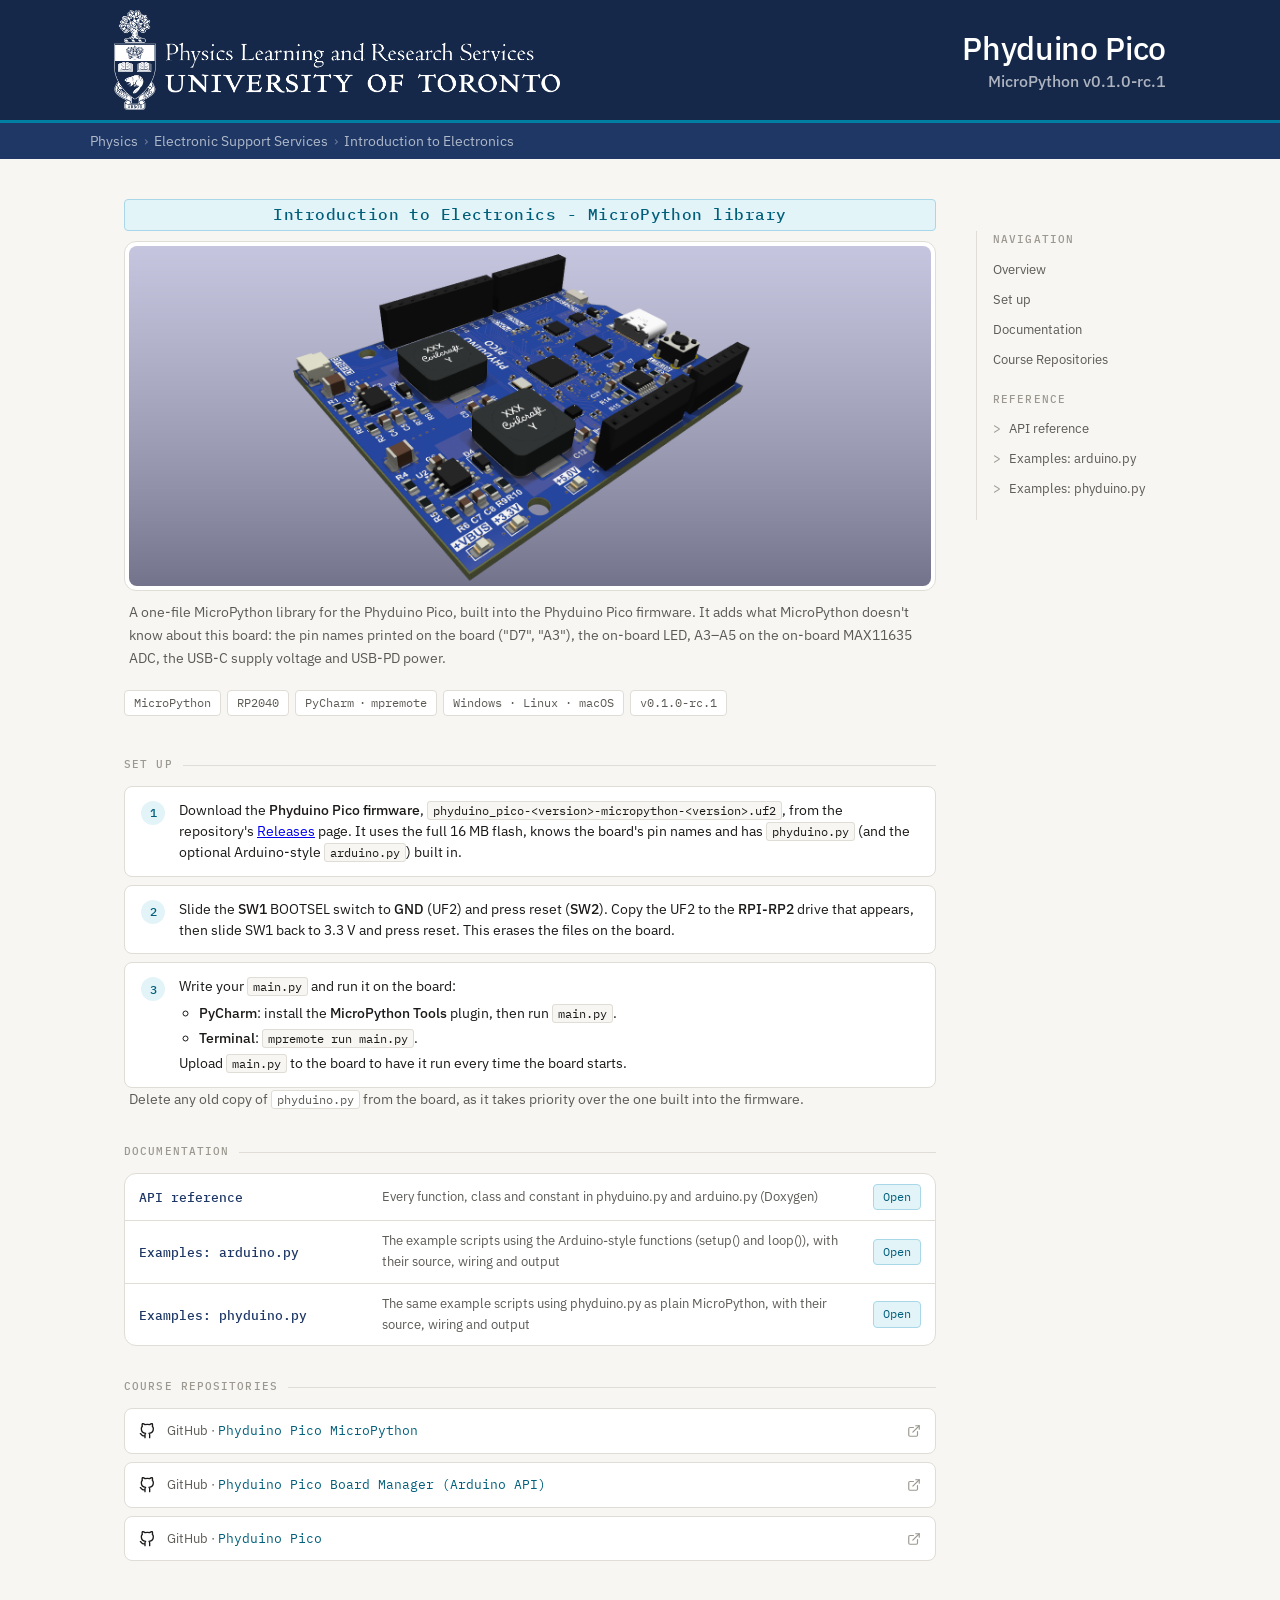
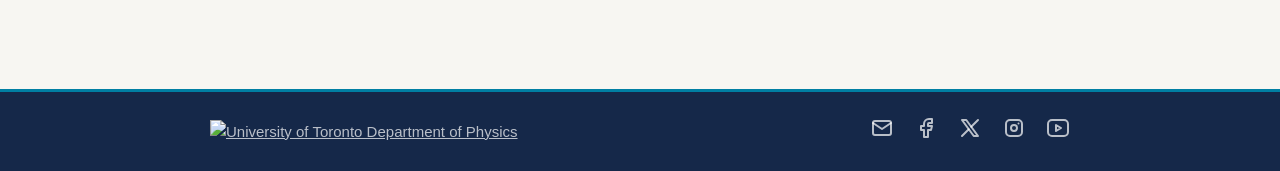
==== commit 4792696f: "Documentation update * Added link to products on the github.io homepage for the repo." ====
--- a/docs/index.html
+++ b/docs/index.html
@@ -57,9 +57,9 @@
           A3&ndash;A5 on the on-board MAX11635 ADC, the USB-C supply voltage and USB-PD power.
         </p>
         <div class="spec-row">
-          <span class="spec-pill">MicroPython</span>
-          <span class="spec-pill">RP2040</span>
-          <span class="spec-pill">PyCharm · mpremote</span>
+          <span class="spec-pill"><a href="https://micropython.org/">MicroPython</a></span>
+          <span class="spec-pill"><a href="https://www.raspberrypi.com/products/rp2040/">RP2040</a></span>
+          <span class="spec-pill"><a href="https://www.jetbrains.com/pycharm/">PyCharm</a> · <a href="https://docs.micropython.org/en/latest/reference/mpremote.html">mpremote</a></span>
           <span class="spec-pill">Windows · Linux · macOS</span>
           <!-- page-version: set from __version__ in phyduino.py by .github/workflows/docs.yml -->
           <span class="spec-pill page-version">v0.1.0-rc.1</span>
--- a/docs/style/doc_pages.css
+++ b/docs/style/doc_pages.css
@@ -44,6 +44,10 @@
 .step-body pre.code  { background: var(--bg); margin: 8px 0; }
 .doc-page pre.code code { background: none; border: none; padding: 0; font-size: inherit; }
 
+/* Spec pills that link to a product's home page */
+.spec-pill a         { color: inherit; text-decoration: none; }
+.spec-pill a:hover   { color: var(--accent); text-decoration: underline; }
+
 .doc-page .ds-table-wrap { margin-bottom: 1.25rem; }
 
 /* Header row, kept on tables with more than two columns */
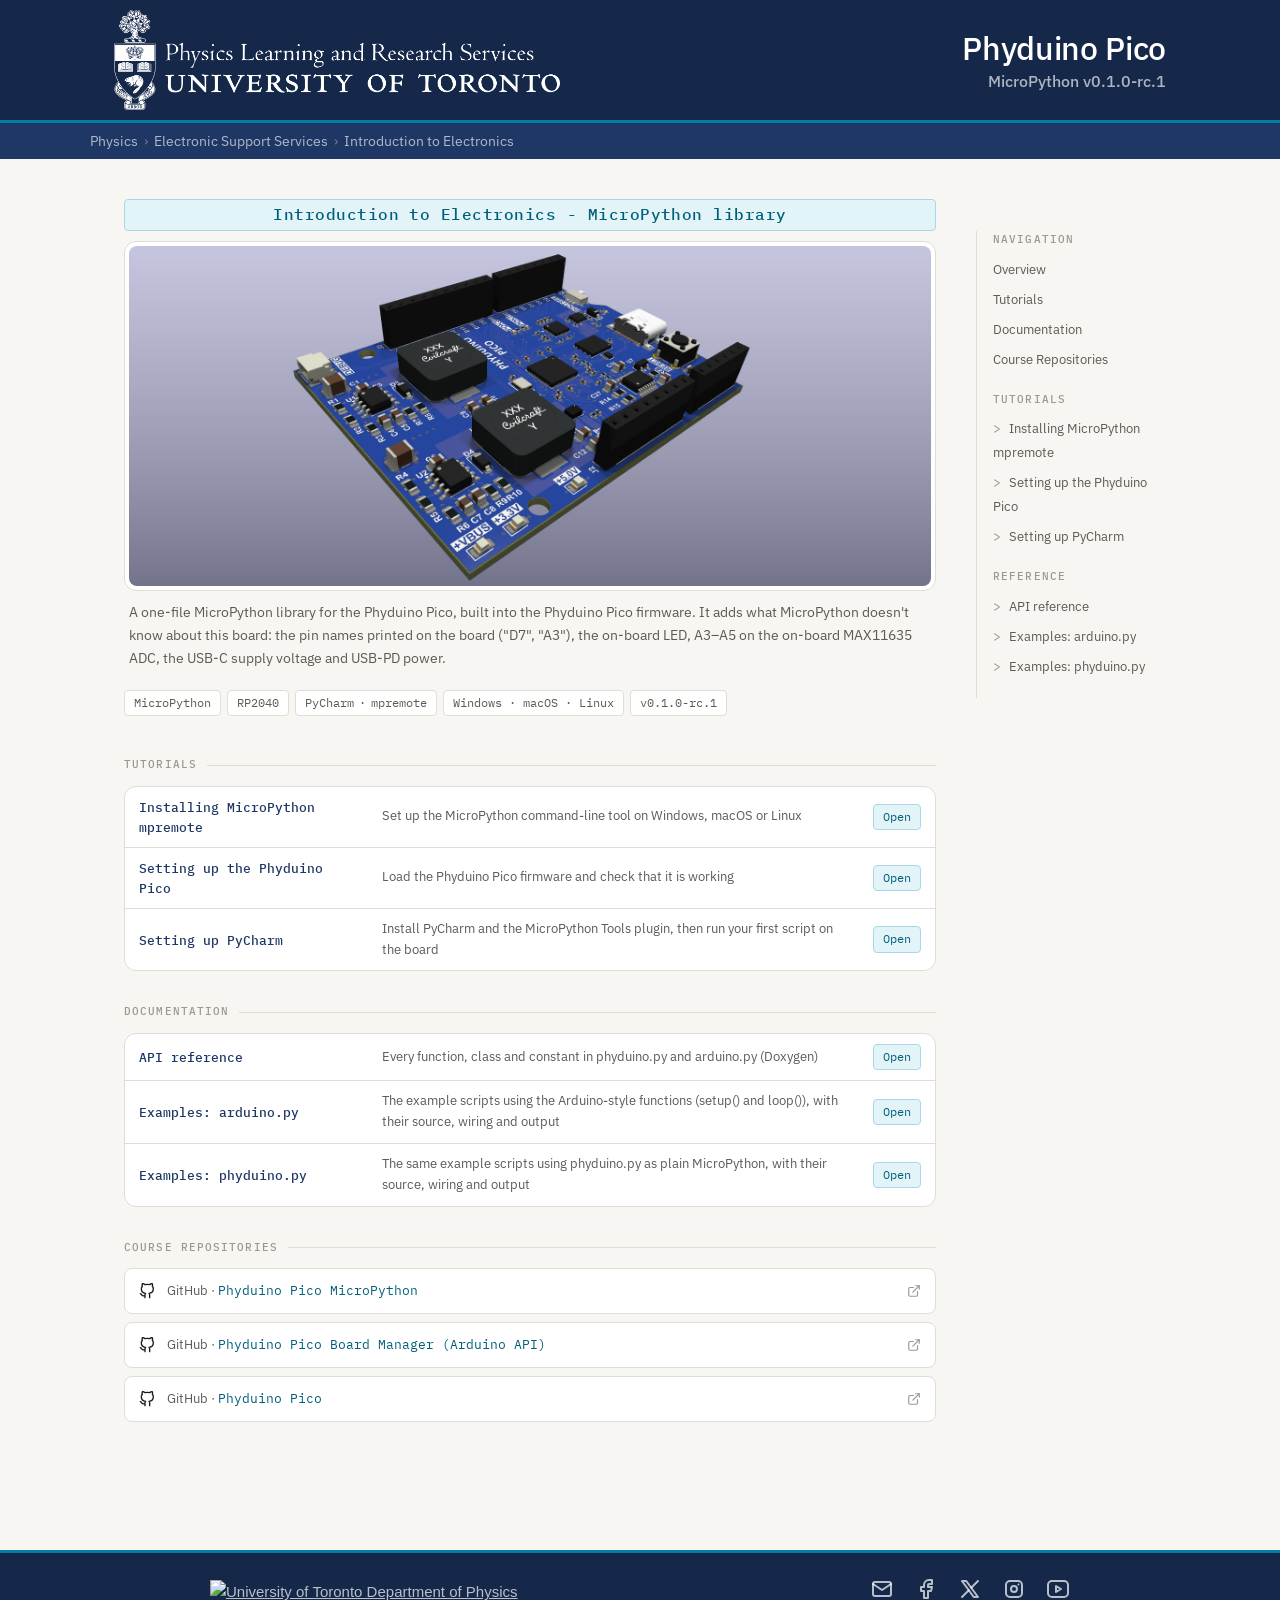
==== commit 7765cf8e: "Documentation update + Added to tutorial pages" ====
--- a/docs/index.html
+++ b/docs/index.html
@@ -60,49 +60,36 @@
           <span class="spec-pill"><a href="https://micropython.org/">MicroPython</a></span>
           <span class="spec-pill"><a href="https://www.raspberrypi.com/products/rp2040/">RP2040</a></span>
           <span class="spec-pill"><a href="https://www.jetbrains.com/pycharm/">PyCharm</a> · <a href="https://docs.micropython.org/en/latest/reference/mpremote.html">mpremote</a></span>
-          <span class="spec-pill">Windows · Linux · macOS</span>
-          <!-- page-version: set from __version__ in phyduino.py by .github/workflows/docs.yml -->
+          <span class="spec-pill">Windows · macOS · Linux</span>
+          <!-- page-version: set from __version__ in phyduino.py by .github/workflows/docs.yml,
+               which also links it to the GitHub release once there is one -->
           <span class="spec-pill page-version">v0.1.0-rc.1</span>
         </div>
       </div>
     </div>
 
-    <!-- Set up -->
-    <div class="section-head" id="setup"><h2>Set up</h2></div>
-    <ol class="steps">
-      <li class="step">
-        <span class="step-num">1</span>
-        <span class="step-body">
-          Download the <strong>Phyduino Pico firmware</strong>, <code>phyduino_pico-&lt;version&gt;-micropython-&lt;version&gt;.uf2</code>,
-          from the repository's <a href="https://github.com/perc-sw/phyduino_pico_micropython/releases">Releases</a> page. It uses the full 16&nbsp;MB flash,
-          knows the board's pin names and has <code>phyduino.py</code> (and the optional Arduino-style <code>arduino.py</code>) built in.
-        </span>
-      </li>
-      <li class="step">
-        <span class="step-num">2</span>
-        <span class="step-body">
-          Slide the <strong>SW1</strong> BOOTSEL switch to <strong>GND</strong> (UF2) and press reset (<strong>SW2</strong>).
-          Copy the UF2 to the <strong>RPI-RP2</strong> drive that appears, then slide SW1 back to 3.3 V
-          and press reset. This erases the files on the board.
-        </span>
-      </li>
-      <li class="step">
-        <span class="step-num">3</span>
-        <div class="step-body">
-          Write your <code>main.py</code> and run it on the board:
-          <ul>
-            <li><strong>PyCharm</strong>: install the <strong>MicroPython Tools</strong> plugin, then run <code>main.py</code>.</li>
-            <li><strong>Terminal</strong>: <code>mpremote run main.py</code>.</li>
-          </ul>
-          Upload <code>main.py</code> to the board to have it run every time the board starts.
-        </div>
-      </li>
-    </ol>
-    <div class="doc-text">
-      <p>
-        Delete any old copy of <code>phyduino.py</code> from the board, as it takes priority over the
-        one built into the firmware.
-      </p>
+    <!-- Tutorials: articles in ./tutorials/ -->
+    <div class="section-head" id="tutorials"><h2>Tutorials</h2></div>
+    <div class="ds-table-wrap">
+      <table class="ds-table">
+        <tbody>
+          <tr>
+            <td>Installing MicroPython mpremote</td>
+            <td>Set up the MicroPython command-line tool on Windows, macOS or Linux</td>
+            <td><a class="ds-link" href="./tutorials/install_mpremote.html">Open</a></td>
+          </tr>
+          <tr>
+            <td>Setting up the Phyduino Pico</td>
+            <td>Load the Phyduino Pico firmware and check that it is working</td>
+            <td><a class="ds-link" href="./tutorials/setup_phyduino_pico.html">Open</a></td>
+          </tr>
+          <tr>
+            <td>Setting up PyCharm</td>
+            <td>Install PyCharm and the MicroPython Tools plugin, then run your first script on the board</td>
+            <td><a class="ds-link" href="./tutorials/setup_pycharm.html">Open</a></td>
+          </tr>
+        </tbody>
+      </table>
     </div>
 
     <!-- Documentation: the API reference is built by Doxygen into ./wiki/ (git-ignored;
@@ -166,9 +153,15 @@
     <span class="doc-nav-head">Navigation</span>
     <ul>
       <li><a href="#top">Overview</a></li>
-      <li><a href="#setup">Set up</a></li>
+      <li><a href="#tutorials">Tutorials</a></li>
       <li><a href="#documentation">Documentation</a></li>
       <li><a href="#repositories">Course Repositories</a></li>
+    </ul>
+    <span class="doc-nav-head">Tutorials</span>
+    <ul class="doc-nav-ext">
+      <li><a href="./tutorials/install_mpremote.html">Installing MicroPython mpremote</a></li>
+      <li><a href="./tutorials/setup_phyduino_pico.html">Setting up the Phyduino Pico</a></li>
+      <li><a href="./tutorials/setup_pycharm.html">Setting up PyCharm</a></li>
     </ul>
     <span class="doc-nav-head">Reference</span>
     <ul class="doc-nav-ext">
--- a/docs/style/doc_pages.css
+++ b/docs/style/doc_pages.css
@@ -1,90 +1,189 @@
-/* Additions for text pages (docs/maintenance/).
-   uoft_physics_perc_sw.css is shared with phyduino_pico and stays unchanged. */
-
-.doc-page .board-desc + .board-desc { margin-top: -0.5rem; }
-
-/* Header title with a smaller line under it, as in the Doxygen header */
-.header-title-block    { margin-left: auto; display: flex; flex-direction: column;
-                         align-items: flex-end; gap: 4px; line-height: 1.2; }
-.header-title-block .header-board-title { margin-left: 0; }
-.header-subtitle       { font-family: var(--sans); font-size: 16px; font-weight: 500;
-                         color: rgba(255, 255, 255, 0.65); }
-@media (max-width: 600px) {
-  .header-title-block  { margin-left: 0; align-items: center; }
-}
-
-/* Running text between steps and tables */
-.doc-text            { font-size: 14px; line-height: 1.65; color: var(--text-2);
-                       margin: 0 5px 1.25rem; }
-.doc-text p          { margin: 0 0 0.75rem; }
-.doc-text ul         { margin: 0 0 0.75rem; padding-left: 1.25rem; }
-.doc-text li         { margin-bottom: 0.35rem; }
-
-/* Inside a step */
-.step-body           { min-width: 0; flex: 1; }
-.step-body p         { margin: 0; }
-.step-body p + p,
-.step-body pre + p,
-.step-body ul + p    { margin-top: 6px; }
-.step-body ul        { margin: 6px 0 0; padding-left: 1.25rem; }
-.step-body li        { margin-bottom: 4px; }
-
-/* Inline code everywhere (the shared sheet styles it only inside .step-body) */
-.doc-page code       { font-family: var(--mono); font-size: 12px; background: var(--surface);
-                       border: 1px solid var(--border); border-radius: 3px; padding: 1px 5px; }
-.step-body code      { background: var(--bg); }
-.ds-table td code    { background: none; border: none; padding: 0; }
-.doc-page a code     { color: #005F7A; }
-
-/* Code blocks */
-.doc-page pre.code   { font-family: var(--mono); font-size: 12px; line-height: 1.5;
-                       color: var(--text); background: var(--surface);
-                       border: 1px solid var(--border); border-radius: var(--r);
-                       padding: 10px 14px; margin: 0 0 0.75rem; overflow-x: auto; }
-.step-body pre.code  { background: var(--bg); margin: 8px 0; }
-.doc-page pre.code code { background: none; border: none; padding: 0; font-size: inherit; }
-
-/* Spec pills that link to a product's home page */
-.spec-pill a         { color: inherit; text-decoration: none; }
-.spec-pill a:hover   { color: var(--accent); text-decoration: underline; }
-
-.doc-page .ds-table-wrap { margin-bottom: 1.25rem; }
-
-/* Header row, kept on tables with more than two columns */
-.doc-page .ds-table th { font-family: var(--mono); font-size: 11px; font-weight: 500;
-                         letter-spacing: 0.06em; text-transform: uppercase; color: var(--text-3);
-                         text-align: left; padding: 10px 16px; border-bottom: 1px solid var(--border);
-                         background: var(--bg); }
-.doc-page .ds-table th:last-child { padding: 0; }
-.doc-page .ds-table td:not(:first-child) { color: var(--text-2); font-size: 13px; }
-
-/* Box-drawing diagrams: IBM Plex Mono lacks these glyphs, so use a font that has them
-   (same stack as the wiring diagrams in development/hardware-checklist.html) */
-.doc-page pre.code.diagram { font-family: Consolas, "Cascadia Mono", Menlo, "DejaVu Sans Mono", monospace;
-                             line-height: 1.25; }
-
-/* Sidebar navigation on the right (index.html). The page widens by the sidebar's
-   width and gap, so the main column stays at the usual 860px page width */
-.doc-page.has-nav    { max-width: 1080px; display: grid; grid-template-columns: minmax(0, 1fr) 180px;
-                       gap: 40px; align-items: start; }
-.doc-nav             { position: sticky; top: 1.5rem; margin-top: 2rem;
-                       border-left: 1px solid var(--border); padding-left: 16px; }
-.doc-nav-head        { display: block; font-family: var(--mono); font-size: 11px; font-weight: 500;
-                       letter-spacing: 0.1em; text-transform: uppercase; color: var(--text-3);
-                       margin-bottom: 8px; }
-.doc-nav ul          { list-style: none; margin: 0 0 1.25rem; padding: 0; }
-.doc-nav li          { margin-bottom: 6px; }
-.doc-nav a           { font-size: 13px; line-height: 1.4; color: var(--text-2); text-decoration: none; }
-.doc-nav a:hover     { color: var(--accent); }
-/* Links that leave this page start with '>' */
-.doc-nav-ext a::before { content: "> "; font-family: var(--mono); color: var(--text-3); }
-.doc-page .section-head[id] { scroll-margin-top: 1rem; }
-@media (prefers-reduced-motion: no-preference) {
-  html:has(.doc-nav) { scroll-behavior: smooth; }
-}
-
-/* Narrow screens: one column, no sidebar */
-@media (max-width: 960px) {
-  .doc-page.has-nav  { display: block; max-width: 860px; }
-  .doc-nav           { display: none; }
-}
+/* Additions for text pages (docs/notes/, docs/tutorials/).
+   uoft_physics_perc_sw.css is shared with phyduino_pico and stays unchanged. */
+
+.doc-page .board-desc + .board-desc { margin-top: -0.5rem; }
+
+/* Header title with a smaller line under it, as in the Doxygen header */
+.header-title-block    { margin-left: auto; display: flex; flex-direction: column;
+                         align-items: flex-end; gap: 4px; line-height: 1.2; }
+.header-title-block .header-board-title { margin-left: 0; }
+.header-subtitle       { font-family: var(--sans); font-size: 16px; font-weight: 500;
+                         color: rgba(255, 255, 255, 0.65); }
+@media (max-width: 600px) {
+  .header-title-block  { margin-left: 0; align-items: center; }
+}
+
+/* Running text between steps and tables */
+.doc-text            { font-size: 14px; line-height: 1.65; color: var(--text-2);
+                       margin: 0 5px 1.25rem; }
+.doc-text p          { margin: 0 0 0.75rem; }
+.doc-text ul         { margin: 0 0 0.75rem; padding-left: 1.25rem; }
+.doc-text li         { margin-bottom: 0.35rem; }
+
+/* Inside a step */
+.step-body           { min-width: 0; flex: 1; }
+.step-body p         { margin: 0; }
+.step-body p + p,
+.step-body pre + p,
+.step-body ul + p    { margin-top: 6px; }
+.step-body ul        { margin: 6px 0 0; padding-left: 1.25rem; }
+.step-body li        { margin-bottom: 4px; }
+
+/* Inline code everywhere (the shared sheet styles it only inside .step-body) */
+.doc-page code       { font-family: var(--mono); font-size: 12px; background: var(--surface);
+                       border: 1px solid var(--border); border-radius: 3px; padding: 1px 5px; }
+.step-body code      { background: var(--bg); }
+.ds-table td code    { background: none; border: none; padding: 0; }
+.doc-page a code     { color: #005F7A; }
+
+/* Code blocks */
+.doc-page pre.code   { font-family: var(--mono); font-size: 12px; line-height: 1.5;
+                       color: var(--text); background: var(--surface);
+                       border: 1px solid var(--border); border-radius: var(--r);
+                       padding: 10px 14px; margin: 0 0 0.75rem; overflow-x: auto; }
+.step-body pre.code  { background: var(--bg); margin: 8px 0; }
+.doc-page pre.code code { background: none; border: none; padding: 0; font-size: inherit; }
+
+/* Spec pills that link to a product's home page */
+.spec-pill a         { color: inherit; text-decoration: none; }
+.spec-pill a:hover   { color: var(--accent); text-decoration: underline; }
+
+.doc-page .ds-table-wrap { margin-bottom: 1.25rem; }
+
+/* Header row, kept on tables with more than two columns */
+.doc-page .ds-table th { font-family: var(--mono); font-size: 11px; font-weight: 500;
+                         letter-spacing: 0.06em; text-transform: uppercase; color: var(--text-3);
+                         text-align: left; padding: 10px 16px; border-bottom: 1px solid var(--border);
+                         background: var(--bg); }
+.doc-page .ds-table th:last-child { padding: 0; }
+.doc-page .ds-table td:not(:first-child) { color: var(--text-2); font-size: 13px; }
+
+/* Box-drawing diagrams: IBM Plex Mono lacks these glyphs, so use a font that has them
+   (the stack the hardware checklists use for their wiring diagrams) */
+.doc-page pre.code.diagram { font-family: Consolas, "Cascadia Mono", Menlo, "DejaVu Sans Mono", monospace;
+                             line-height: 1.25; }
+
+/* Sidebar navigation on the right (index.html). The page widens by the sidebar's
+   width and gap, so the main column stays at the usual 860px page width */
+.doc-page.has-nav    { max-width: 1080px; display: grid; grid-template-columns: minmax(0, 1fr) 180px;
+                       gap: 40px; align-items: start; }
+.doc-nav             { position: sticky; top: 1.5rem; margin-top: 2rem;
+                       border-left: 1px solid var(--border); padding-left: 16px; }
+.doc-nav-head        { display: block; font-family: var(--mono); font-size: 11px; font-weight: 500;
+                       letter-spacing: 0.1em; text-transform: uppercase; color: var(--text-3);
+                       margin-bottom: 8px; }
+.doc-nav ul          { list-style: none; margin: 0 0 1.25rem; padding: 0; }
+.doc-nav li          { margin-bottom: 6px; }
+.doc-nav a           { font-size: 13px; line-height: 1.4; color: var(--text-2); text-decoration: none; }
+.doc-nav a:hover     { color: var(--accent); }
+/* Links that leave this page start with '>' */
+.doc-nav-ext a::before { content: "> "; font-family: var(--mono); color: var(--text-3); }
+.doc-page .section-head[id] { scroll-margin-top: 1rem; }
+@media (prefers-reduced-motion: no-preference) {
+  html:has(.doc-nav) { scroll-behavior: smooth; }
+}
+
+/* Narrow screens: one column, no sidebar */
+@media (max-width: 960px) {
+  .doc-page.has-nav  { display: block; max-width: 860px; }
+  .doc-nav           { display: none; }
+}
+
+/* Tutorial articles (docs/tutorials/), laid out like a U of T Physics news article:
+   large title over an orange rule, a lead line, the date, then one column of text */
+.article             { max-width: 720px; }
+.article-header h1   { font-family: var(--sans); font-size: 32px; font-weight: 500; line-height: 1.25;
+                       color: var(--uot-blue); padding-bottom: 0.6rem;
+                       border-bottom: 2px solid #B54517; margin-bottom: 1rem; }
+.article-intro       { font-size: 19px; line-height: 1.5; color: #343434; margin-bottom: 1rem; }
+.article-meta        { font-size: 14px; color: rgba(0, 42, 92, 0.7); margin-bottom: 2rem; }
+.article-body        { font-size: 16px; line-height: 1.75; color: var(--text); }
+.article a           { color: #005F7A; }
+.article-body h2     { font-family: var(--sans); font-size: 22px; font-weight: 500; color: var(--uot-blue);
+                       margin: 2.5rem 0 1rem; scroll-margin-top: 1rem; }
+.article-body p      { margin: 0 0 1rem; }
+.article-body ul     { margin: 0 0 1rem; padding-left: 1.5rem; }
+.article-body ol     { margin: 0 0 1.25rem; padding-left: 1.75rem; }
+.article-body li     { margin-bottom: 0.6rem; }
+.article-body li::marker { color: var(--uot-blue); font-weight: 500; }
+.article-body pre.code { font-size: 13px; margin: 0.5rem 0 0.75rem; }
+.article-body code   { font-size: 13px; }
+.article-footer      { margin-top: 2.5rem; padding-top: 1rem; border-top: 1px solid var(--border);
+                       font-size: 14px; color: var(--text-2); }
+.article-footer ul   { margin: 0.5rem 0 0; padding-left: 1.25rem; }
+.article-footer li   { margin-bottom: 0.35rem; }
+@media (max-width: 600px) {
+  .article-header h1 { font-size: 26px; }
+  .article-intro     { font-size: 17px; }
+}
+
+/* Tutorial breadcrumbs end in the page title (.current). On phones the shared sheet hides
+   the last link, which here is "Phyduino Pico MicroPython"; keep it, and drop the course-site links instead */
+@media (max-width: 600px) {
+  .breadcrumb-inner:has(.current) a:last-of-type { display: inline; }
+  .breadcrumb-inner:has(.current) a[href^="http"],
+  .breadcrumb-inner:has(.current) a[href^="http"] + .sep { display: none; }
+}
+
+/* Terminal windows for commands in tutorials, drawn like each system's default terminal:
+   .term-win (Windows PowerShell), .term-linux (Ubuntu), .term-mac (macOS Terminal),
+   .term-any (any system). Prompts can't be selected, so copying takes only the commands */
+.term                { margin: 0.5rem 0 0.75rem; border-radius: var(--r); overflow: hidden;
+                       box-shadow: 0 2px 8px rgba(0, 0, 0, 0.18); }
+.term-bar            { position: relative; display: flex; align-items: center; justify-content: center;
+                       height: 30px; padding: 0 10px; font-family: system-ui, sans-serif; font-size: 12px; }
+.doc-page .term pre.term-body { margin: 0; border: none; border-radius: 0; padding: 10px 14px;
+                       font-size: 13px; line-height: 1.5; white-space: pre; overflow-x: auto; }
+.doc-page .term-body code { background: none; border: none; padding: 0; color: inherit;
+                       font: inherit; }
+.term-body .prompt   { user-select: none; -webkit-user-select: none; }
+.term-body .out      { opacity: 0.85; }
+
+.term-win .term-bar  { justify-content: flex-start; background: #FFFFFF; color: #000000;
+                       border-bottom: 1px solid #E5E5E5; }
+.term-win .term-bar::after { content: "\2500\2003\2610\2003\2715"; position: absolute; right: 12px;
+                       color: #000000; font-size: 11px; }
+.doc-page .term-win pre.term-body { background: #012456; color: #EEEDF0;
+                       font-family: Consolas, "Cascadia Mono", var(--mono); }
+
+.term-linux .term-bar { background: #303030; color: #FFFFFF; font-weight: 600;
+                       font-family: Ubuntu, system-ui, sans-serif; }
+.term-linux .term-bar::after { content: "\2715"; position: absolute; right: 8px; width: 18px; height: 18px;
+                       border-radius: 50%; background: #E95420; color: #FFFFFF; font-size: 10px;
+                       display: flex; align-items: center; justify-content: center; }
+.doc-page .term-linux pre.term-body { background: #300A24; color: #FFFFFF;
+                       font-family: "Ubuntu Mono", "DejaVu Sans Mono", var(--mono); }
+.term-linux .user    { color: #8AE234; font-weight: 600; }
+.term-linux .path    { color: #729FCF; font-weight: 600; }
+
+.term-mac            { border: 1px solid #C8C8C8; }
+.term-mac .term-bar  { background: linear-gradient(#EBEBEB, #D5D5D5); color: #4D4D4D;
+                       border-bottom: 1px solid #B8B8B8; }
+.term-mac .term-bar::before { content: ""; position: absolute; left: 12px; width: 12px; height: 12px;
+                       border-radius: 50%; background: #FF5F57;
+                       box-shadow: 20px 0 0 #FEBC2E, 40px 0 0 #28C840; }
+.doc-page .term-mac pre.term-body { background: #FFFFFF; color: #000000;
+                       font-family: "SF Mono", Menlo, var(--mono); }
+
+.term-any .term-bar  { background: #2D2D2D; color: #BBBBBB; }
+.doc-page .term-any pre.term-body { background: #1E1E1E; color: #D4D4D4; font-family: var(--mono); }
+
+/* Screenshots in tutorial articles: the picture with a caption under it.
+   .figure-todo is a dashed placeholder for a screenshot still to be taken */
+.article-figure      { margin: 0.75rem 0 1.25rem; }
+.article-figure img  { display: block; max-width: 100%; height: auto; border: 1px solid var(--border);
+                       border-radius: var(--r); box-shadow: 0 2px 8px rgba(0, 0, 0, 0.12); }
+.article-figure a     { display: block; }
+.article-figure figcaption { margin-top: 0.4rem; font-size: 13px; line-height: 1.5; color: var(--text-2); }
+.figure-todo         { display: flex; align-items: center; justify-content: center; min-height: 140px;
+                       padding: 1rem; border: 2px dashed var(--border-med); border-radius: var(--r);
+                       font-size: 13px; color: var(--text-3); text-align: center; }
+
+/* Heading that is a drop-down of the systems (os_terminals.js); looks like the other headings */
+.article-body h2.os-heading { margin-bottom: 1rem; }
+.os-heading select   { font: inherit; color: inherit; background: transparent; cursor: pointer;
+                       border: none; border-bottom: 2px solid var(--border-med);
+                       border-right: 2px solid var(--border-med); border-radius: 0 0 10px 0;
+                       padding: 0 10px 4px 0; }
+.os-heading select:hover,
+.os-heading select:focus-visible { border-color: var(--uot-blue); outline: none; }
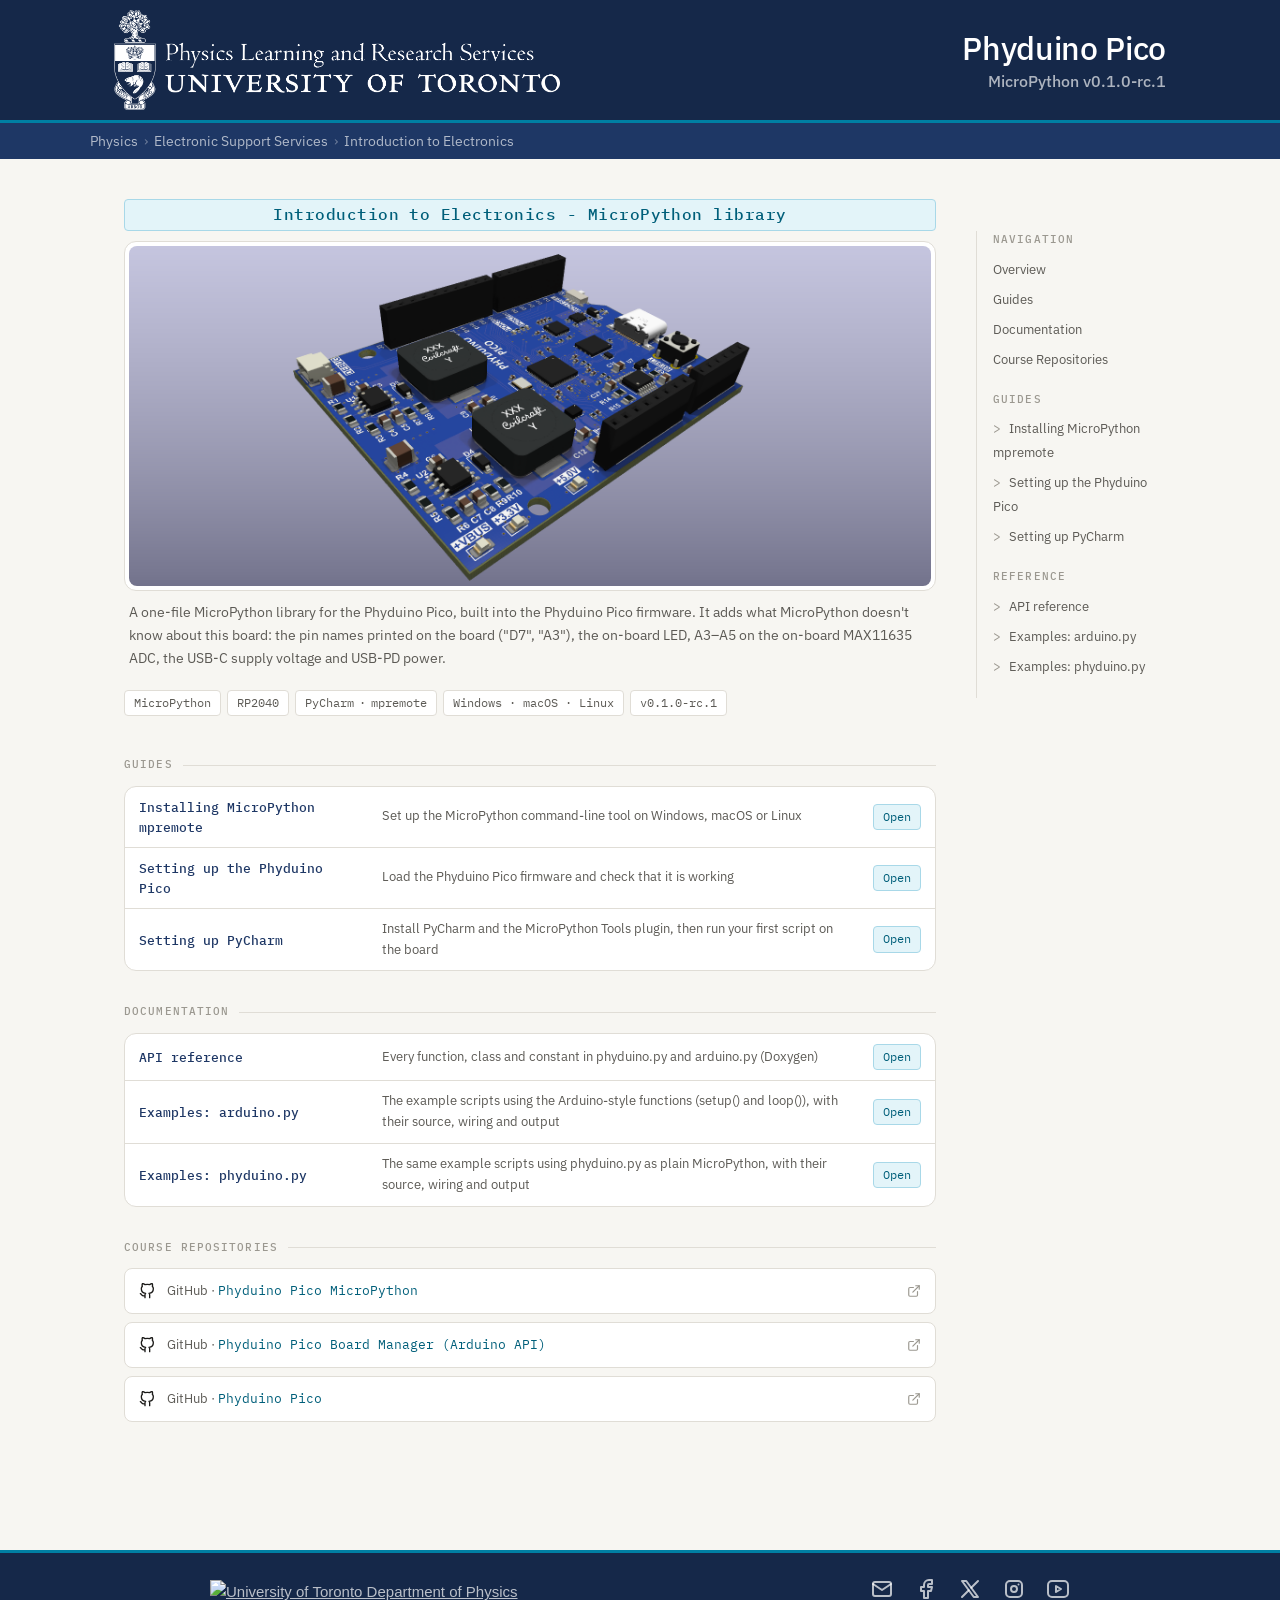
==== commit a80e9473: "Documentation update * changed the tutorial section to guides." ====
--- a/docs/index.html
+++ b/docs/index.html
@@ -68,8 +68,8 @@
       </div>
     </div>
 
-    <!-- Tutorials: articles in ./tutorials/ -->
-    <div class="section-head" id="tutorials"><h2>Tutorials</h2></div>
+    <!-- Guides: articles in ./tutorials/ -->
+    <div class="section-head" id="guides"><h2>Guides</h2></div>
     <div class="ds-table-wrap">
       <table class="ds-table">
         <tbody>
@@ -153,11 +153,11 @@
     <span class="doc-nav-head">Navigation</span>
     <ul>
       <li><a href="#top">Overview</a></li>
-      <li><a href="#tutorials">Tutorials</a></li>
+      <li><a href="#guides">Guides</a></li>
       <li><a href="#documentation">Documentation</a></li>
       <li><a href="#repositories">Course Repositories</a></li>
     </ul>
-    <span class="doc-nav-head">Tutorials</span>
+    <span class="doc-nav-head">Guides</span>
     <ul class="doc-nav-ext">
       <li><a href="./tutorials/install_mpremote.html">Installing MicroPython mpremote</a></li>
       <li><a href="./tutorials/setup_phyduino_pico.html">Setting up the Phyduino Pico</a></li>
